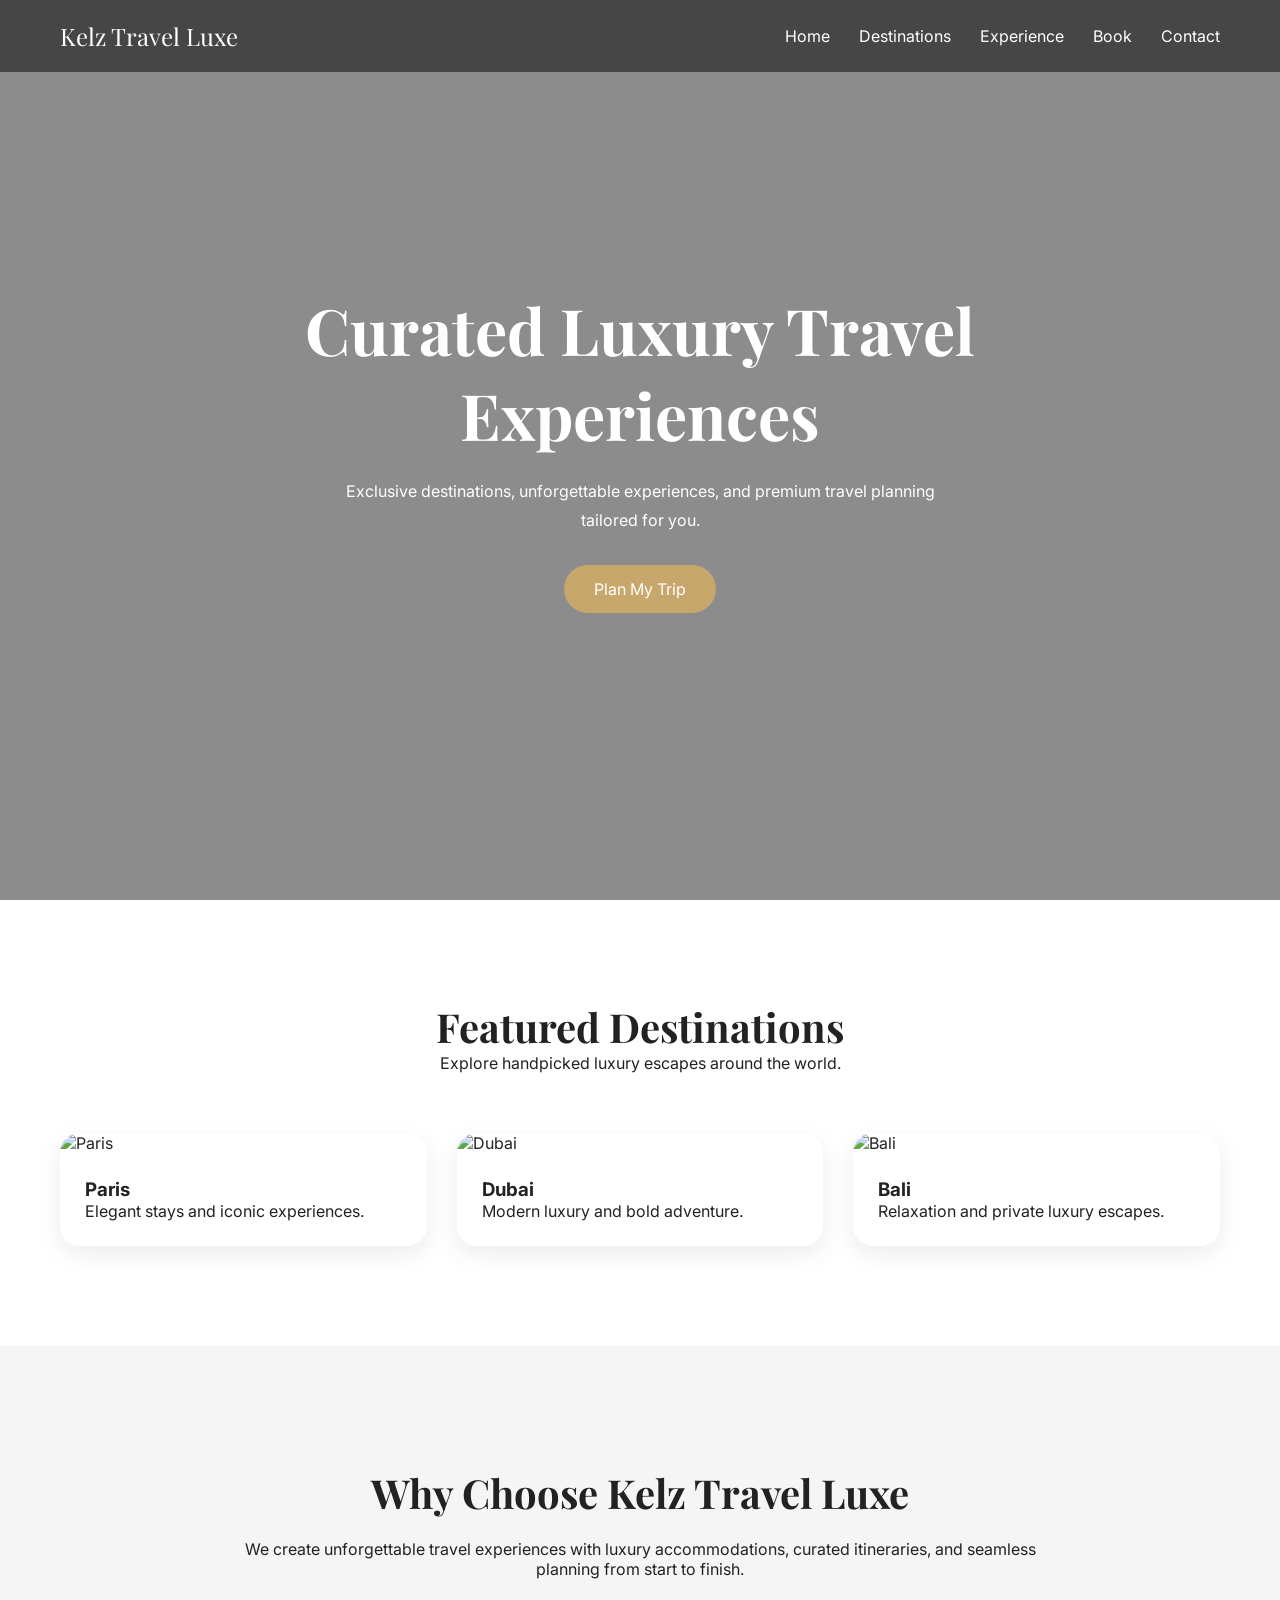
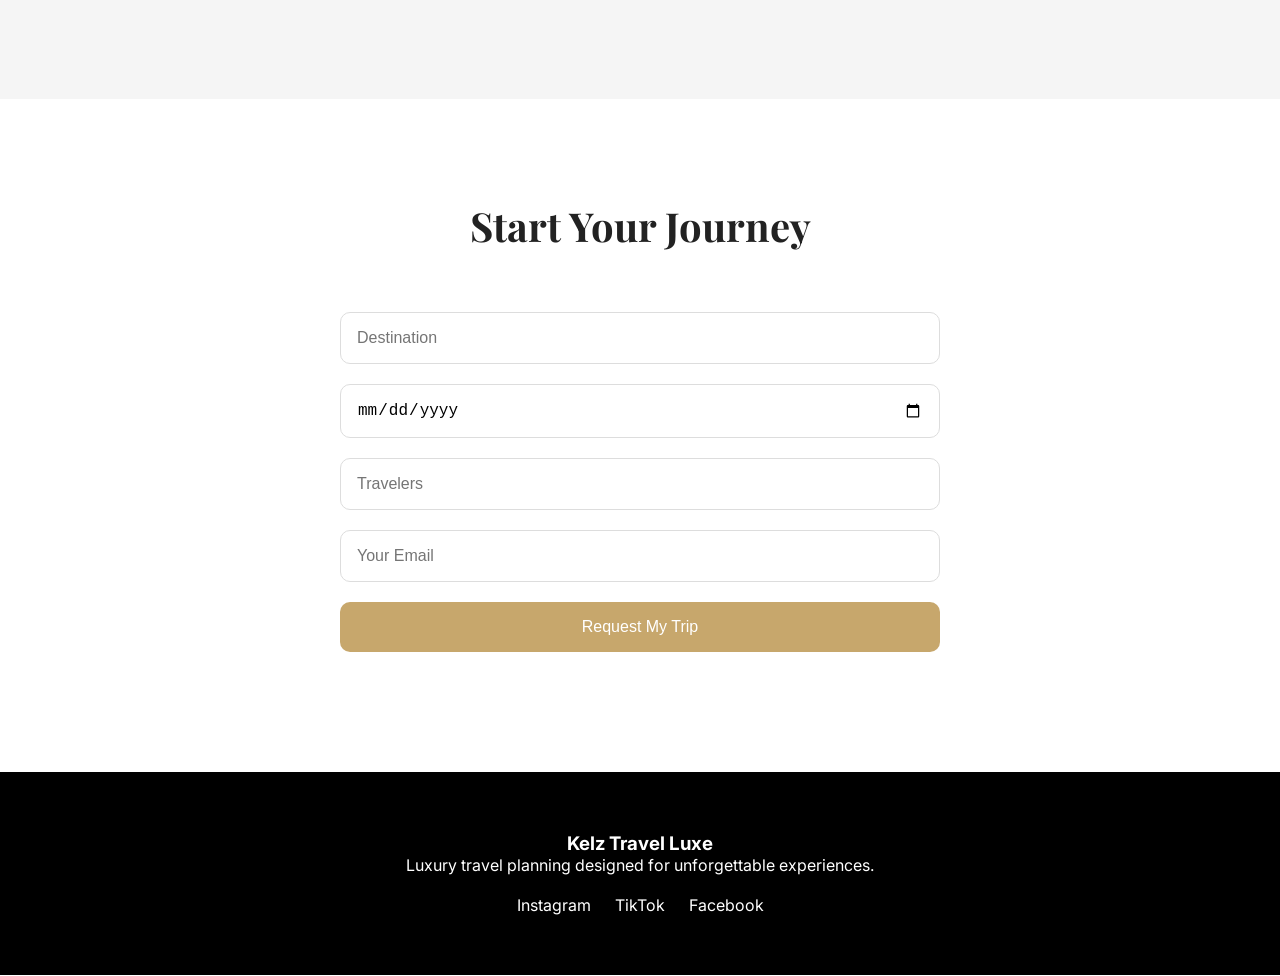
==== index.html @ dc06b07e "Initial website upload" ====
<!DOCTYPE html>
<html lang="en">
<head>
  <meta charset="UTF-8" />
  <meta name="viewport" content="width=device-width, initial-scale=1.0"/>

  <title>Kelz Travel Luxe</title>

  <!-- SEO -->
  <meta
    name="description"
    content="Luxury travel experiences, curated vacations, and unforgettable destinations with Kelz Travel Luxe."
  />

  <!-- Google Fonts -->
  <link rel="preconnect" href="https://fonts.googleapis.com">
  <link rel="preconnect" href="https://fonts.gstatic.com" crossorigin>

  <link
    href="https://fonts.googleapis.com/css2?family=Playfair+Display:wght@500;700&family=Inter:wght@300;400;500;600&display=swap"
    rel="stylesheet"
  />

  <!-- CSS -->
  <link rel="stylesheet" href="style.css" />
</head>

<body>

  <!-- NAVIGATION -->
  <header class="navbar">

    <div class="logo">
      Kelz Travel Luxe
    </div>

    <nav>
      <a href="#">Home</a>
      <a href="#destinations">Destinations</a>
      <a href="#experience">Experience</a>
      <a href="#booking">Book</a>
      <a href="#contact">Contact</a>
    </nav>

  </header>

  <!-- HERO SECTION -->
  <section class="hero">

    <div class="overlay"></div>

    <video autoplay muted loop playsinline class="hero-video">
      <source src="videos/luxury-travel.mp4" type="video/mp4">
    </video>

    <div class="hero-content">

      <h1>
        Curated Luxury Travel Experiences
      </h1>

      <p>
        Exclusive destinations, unforgettable experiences,
        and premium travel planning tailored for you.
      </p>

      <a href="#booking" class="btn">
        Plan My Trip
      </a>

    </div>

  </section>

  <!-- DESTINATIONS -->
  <section id="destinations" class="section">

    <div class="section-title">
      <h2>Featured Destinations</h2>
      <p>Explore handpicked luxury escapes around the world.</p>
    </div>

    <div class="destination-grid">

      <div class="card">
        <img src="images/paris.jpg" alt="Paris">
        <div class="card-content">
          <h3>Paris</h3>
          <p>Elegant stays and iconic experiences.</p>
        </div>
      </div>

      <div class="card">
        <img src="images/dubai.jpg" alt="Dubai">
        <div class="card-content">
          <h3>Dubai</h3>
          <p>Modern luxury and bold adventure.</p>
        </div>
      </div>

      <div class="card">
        <img src="images/bali.jpg" alt="Bali">
        <div class="card-content">
          <h3>Bali</h3>
          <p>Relaxation and private luxury escapes.</p>
        </div>
      </div>

    </div>

  </section>

  <!-- EXPERIENCE -->
  <section id="experience" class="experience-section">

    <div class="experience-content">

      <h2>
        Why Choose Kelz Travel Luxe
      </h2>

      <p>
        We create unforgettable travel experiences with
        luxury accommodations, curated itineraries,
        and seamless planning from start to finish.
      </p>

    </div>

  </section>

  <!-- BOOKING -->
  <section id="booking" class="section">

    <div class="section-title">
      <h2>Start Your Journey</h2>
    </div>

    <form id="bookingForm">

      <input type="text" placeholder="Destination" required>

      <input type="date" required>

      <input type="number" placeholder="Travelers" required>

      <input type="email" placeholder="Your Email" required>

      <button type="submit">
        Request My Trip
      </button>

    </form>

  </section>

  <!-- FOOTER -->
  <footer id="contact">

    <h3>Kelz Travel Luxe</h3>

    <p>
      Luxury travel planning designed for unforgettable experiences.
    </p>

    <div class="socials">
      <a href="#">Instagram</a>
      <a href="#">TikTok</a>
      <a href="#">Facebook</a>
    </div>

  </footer>

  <script src="script.js"></script>

</body>
</html>
---- style.css ----
:root {
  --primary: #000;
  --gold: #c7a76c;
  --light: #ffffff;
  --gray: #f5f5f5;
}

* {
  margin: 0;
  padding: 0;
  box-sizing: border-box;
}

body {
  font-family: 'Inter', sans-serif;
  color: #222;
  background: white;
}

.navbar {
  position: fixed;
  top: 0;
  width: 100%;
  padding: 20px 60px;
  display: flex;
  justify-content: space-between;
  align-items: center;
  z-index: 1000;
  background: rgba(0,0,0,0.5);
  backdrop-filter: blur(8px);
}

.logo {
  color: white;
  font-size: 1.5rem;
  font-family: 'Playfair Display', serif;
}

nav a {
  color: white;
  text-decoration: none;
  margin-left: 25px;
  transition: 0.3s;
}

nav a:hover {
  color: var(--gold);
}

.hero {
  position: relative;
  height: 100vh;
  overflow: hidden;
}

.hero-video {
  width: 100%;
  height: 100%;
  object-fit: cover;
}

.overlay {
  position: absolute;
  inset: 0;
  background: rgba(0,0,0,0.45);
}

.hero-content {
  position: absolute;
  inset: 0;
  z-index: 10;
  color: white;

  display: flex;
  flex-direction: column;
  justify-content: center;
  align-items: center;

  text-align: center;
  padding: 20px;
}

.hero-content h1 {
  font-size: 4rem;
  max-width: 800px;
  font-family: 'Playfair Display', serif;
}

.hero-content p {
  margin-top: 20px;
  max-width: 600px;
  line-height: 1.8;
}

.btn {
  margin-top: 30px;
  padding: 14px 30px;
  background: var(--gold);
  color: white;
  border-radius: 40px;
  text-decoration: none;
  transition: 0.3s;
}

.btn:hover {
  transform: translateY(-2px);
}

.section {
  padding: 100px 60px;
}

.section-title {
  text-align: center;
  margin-bottom: 60px;
}

.section-title h2 {
  font-size: 2.5rem;
  font-family: 'Playfair Display', serif;
}

.destination-grid {
  display: grid;
  grid-template-columns: repeat(auto-fit,minmax(300px,1fr));
  gap: 30px;
}

.card {
  border-radius: 20px;
  overflow: hidden;
  background: white;
  box-shadow: 0 8px 25px rgba(0,0,0,0.08);
  transition: 0.3s;
}

.card:hover {
  transform: translateY(-10px);
}

.card img {
  width: 100%;
  height: 300px;
  object-fit: cover;
}

.card-content {
  padding: 25px;
}

.experience-section {
  background: var(--gray);
  padding: 120px 60px;
  text-align: center;
}

.experience-content {
  max-width: 800px;
  margin: auto;
}

.experience-content h2 {
  font-size: 2.5rem;
  margin-bottom: 20px;
  font-family: 'Playfair Display', serif;
}

form {
  max-width: 600px;
  margin: auto;
}

form input,
form button {
  width: 100%;
  padding: 16px;
  margin-bottom: 20px;
  border-radius: 10px;
  border: 1px solid #ddd;
  font-size: 1rem;
}

form button {
  background: var(--gold);
  color: white;
  border: none;
  cursor: pointer;
}

footer {
  background: black;
  color: white;
  text-align: center;
  padding: 60px 20px;
}

.socials {
  margin-top: 20px;
}

.socials a {
  color: white;
  margin: 0 10px;
  text-decoration: none;
}

@media(max-width:768px) {

  .navbar {
    padding: 20px;
    flex-direction: column;
  }

  nav {
    margin-top: 10px;
  }

  .hero-content h1 {
    font-size: 2.5rem;
  }

  .section {
    padding: 80px 20px;
  }

}
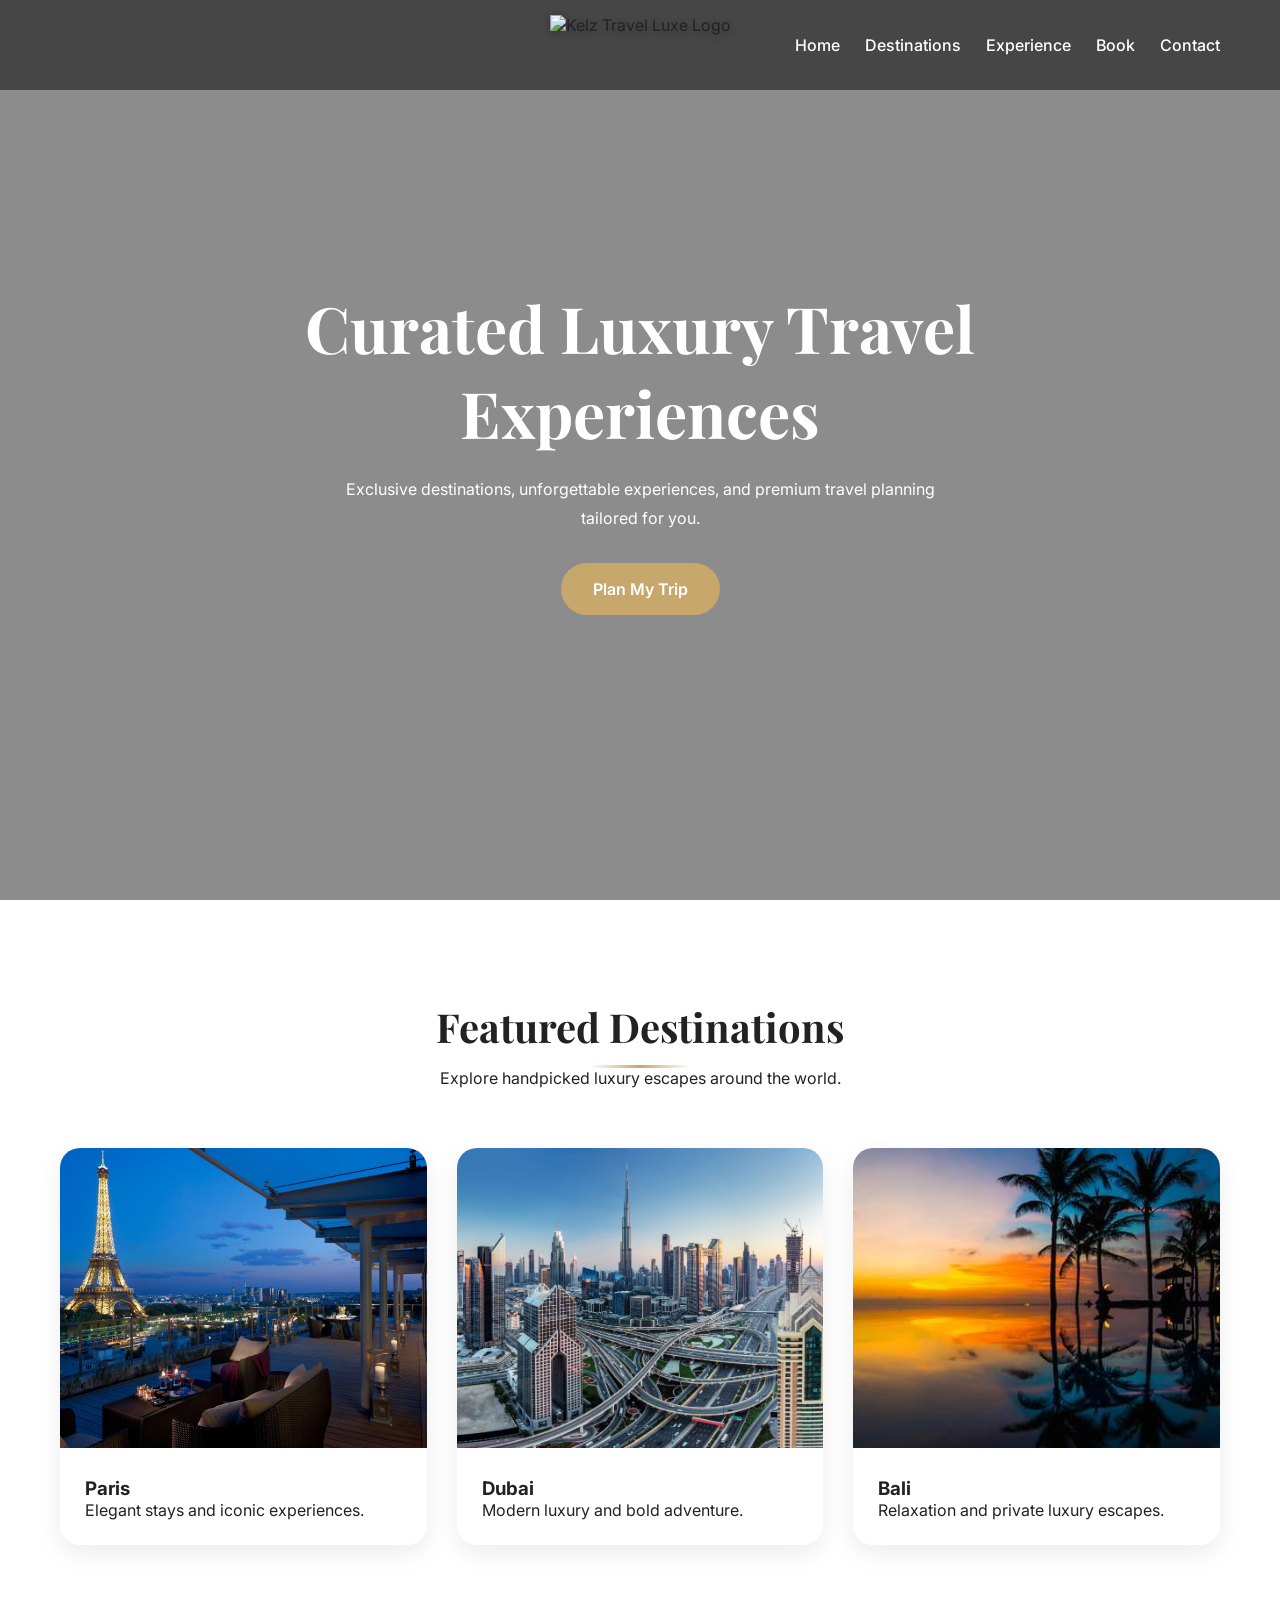
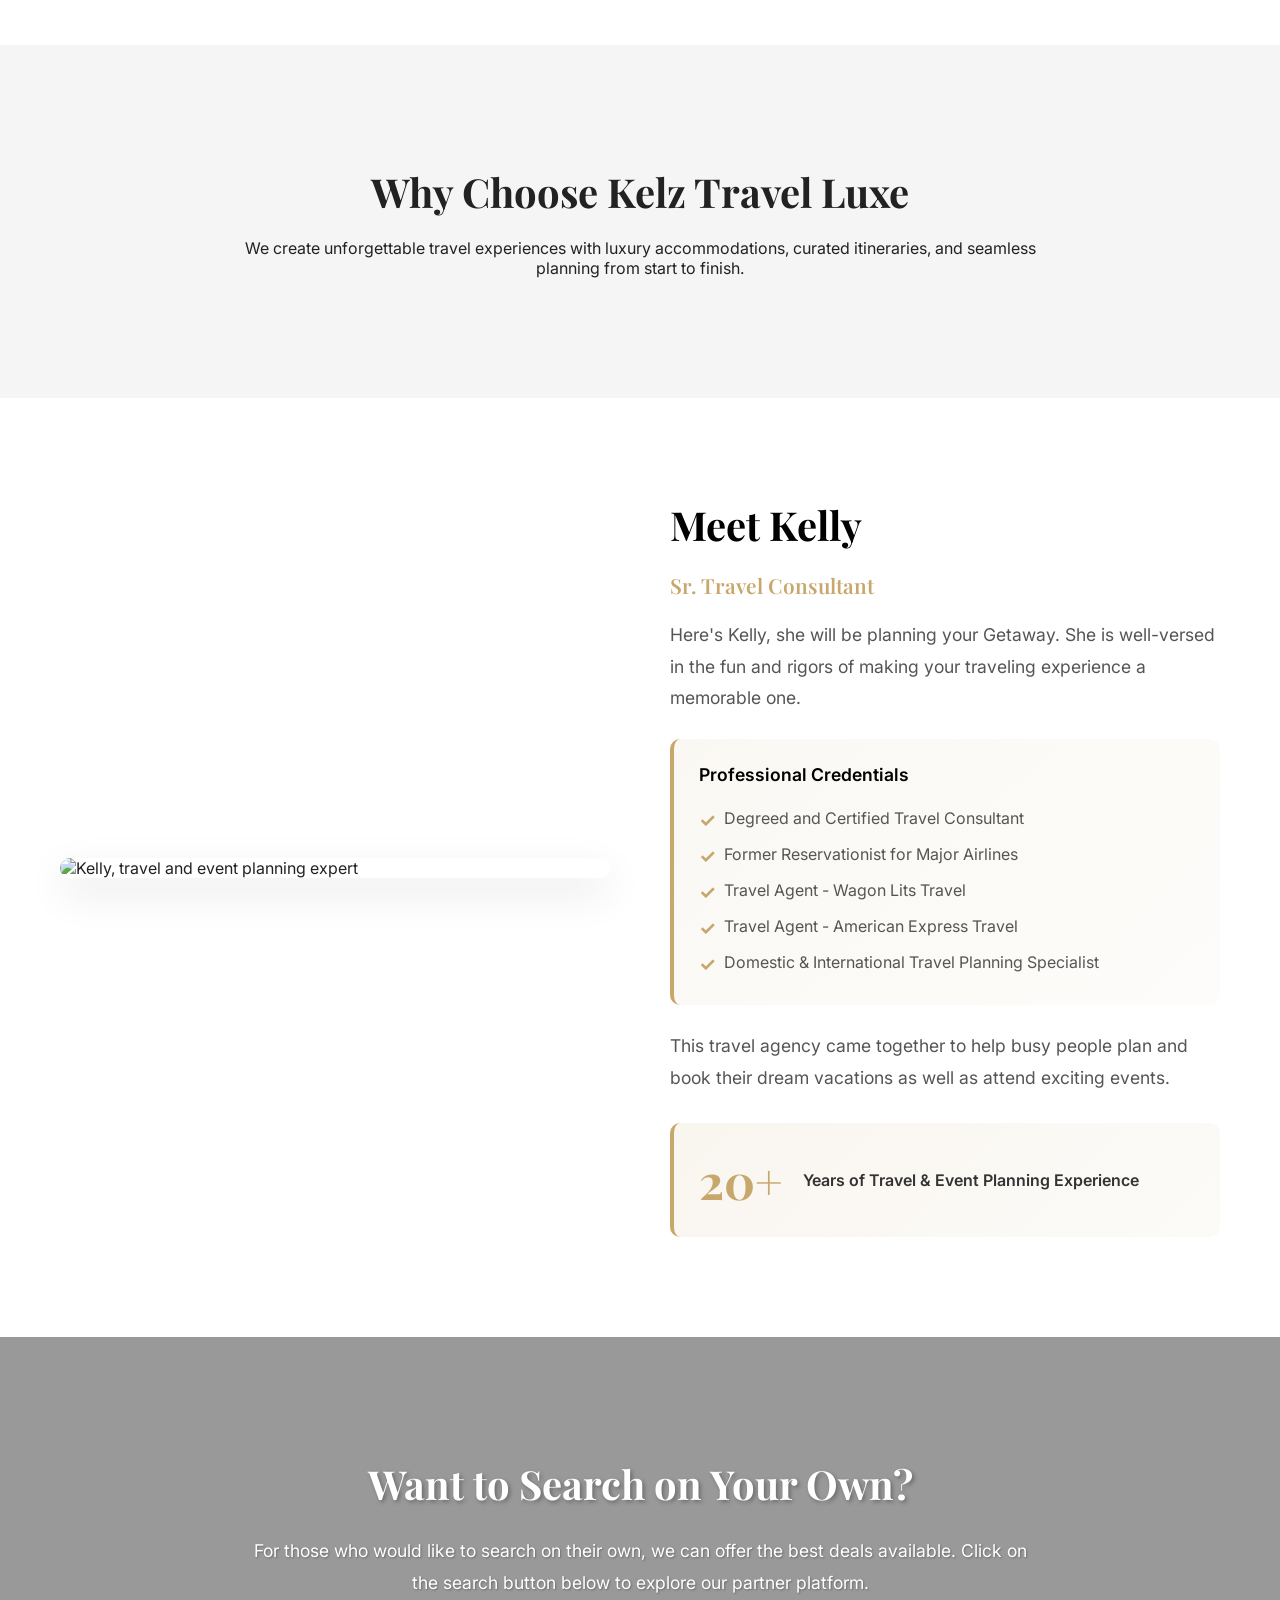
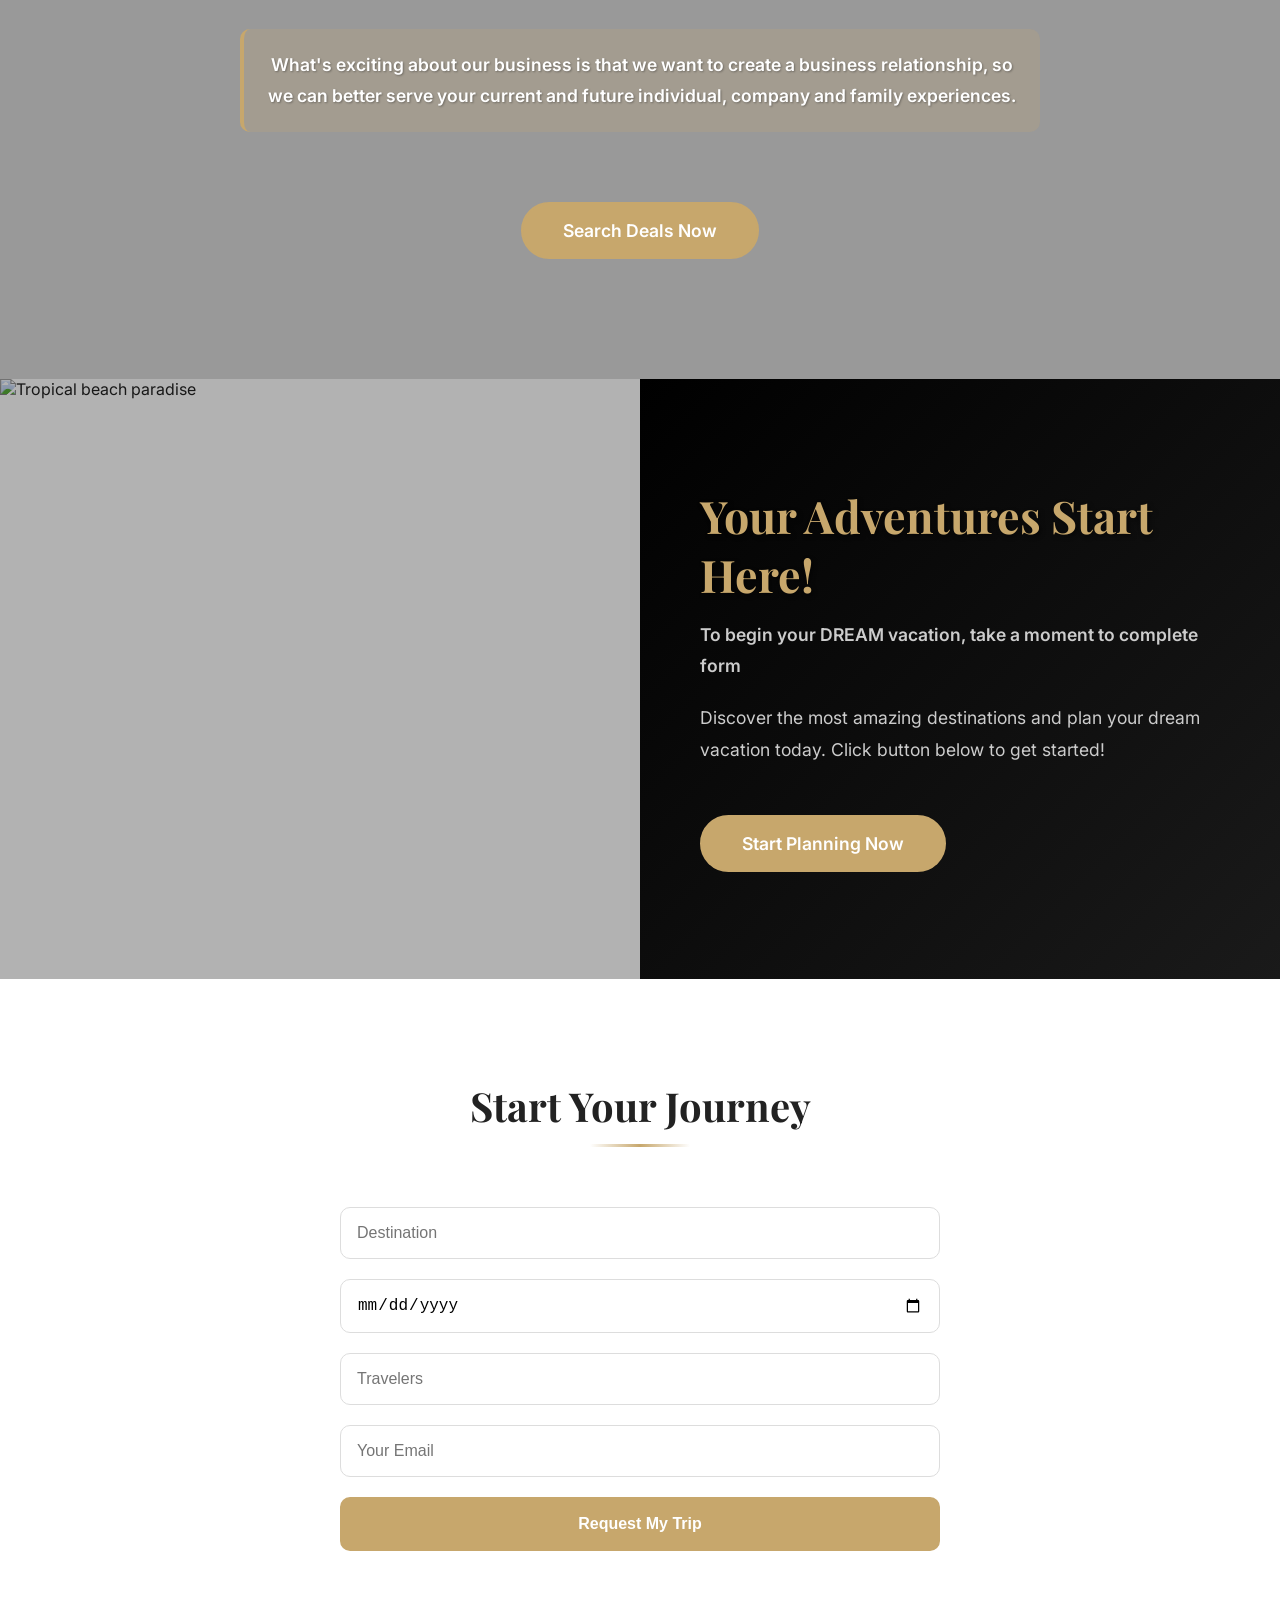
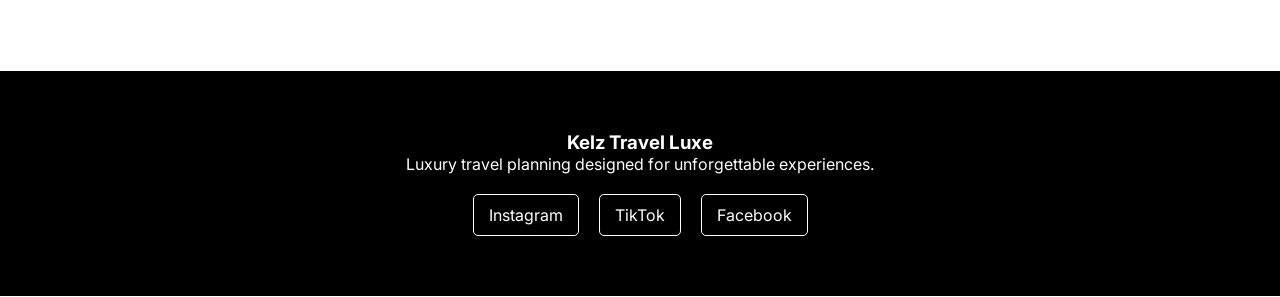
==== commit 6f1e4d5c: "Add files via upload" ====
--- a/index.html
+++ b/index.html
@@ -31,11 +31,17 @@
   <header class="navbar">
 
     <div class="logo">
-      Kelz Travel Luxe
-    </div>
-
-    <nav>
-      <a href="#">Home</a>
+      <img src="images/kelz-logo.png" alt="Kelz Travel Luxe Logo" class="logo-img">
+    </div>
+
+    <button class="menu-toggle" aria-label="Toggle navigation menu">
+      <span></span>
+      <span></span>
+      <span></span>
+    </button>
+
+    <nav class="nav-menu">
+      <a href="#home">Home</a>
       <a href="#destinations">Destinations</a>
       <a href="#experience">Experience</a>
       <a href="#booking">Book</a>
@@ -45,12 +51,12 @@
   </header>
 
   <!-- HERO SECTION -->
-  <section class="hero">
+  <section id="home" class="hero">
 
     <div class="overlay"></div>
 
-    <video autoplay muted loop playsinline class="hero-video">
-      <source src="videos/luxury-travel.mp4" type="video/mp4">
+    <video autoplay muted loop playsinline class="hero-video" preload="metadata">
+      <source src="videos/Steelpan-drummer.mp4" type="video/mp4">
     </video>
 
     <div class="hero-content">
@@ -83,7 +89,7 @@
     <div class="destination-grid">
 
       <div class="card">
-        <img src="images/paris.jpg" alt="Paris">
+        <img src="images/Paris sunset.jpg" alt="Paris luxury travel destination" loading="lazy">
         <div class="card-content">
           <h3>Paris</h3>
           <p>Elegant stays and iconic experiences.</p>
@@ -91,7 +97,7 @@
       </div>
 
       <div class="card">
-        <img src="images/dubai.jpg" alt="Dubai">
+        <img src="images/Dubai city.jpg" alt="Dubai modern luxury destination" loading="lazy">
         <div class="card-content">
           <h3>Dubai</h3>
           <p>Modern luxury and bold adventure.</p>
@@ -99,7 +105,7 @@
       </div>
 
       <div class="card">
-        <img src="images/bali.jpg" alt="Bali">
+        <img src="images/Bali sunset.jpg" alt="Bali relaxation and luxury escapes" loading="lazy">
         <div class="card-content">
           <h3>Bali</h3>
           <p>Relaxation and private luxury escapes.</p>
@@ -129,6 +135,105 @@
 
   </section>
 
+  <!-- ABOUT KELLY -->
+  <section id="about-kelly" class="kelly-section">
+
+    <div class="kelly-container">
+      
+      <div class="kelly-image">
+        <img src="images/kelly.jpg" alt="Kelly, travel and event planning expert" loading="lazy">
+      </div>
+
+      <div class="kelly-content">
+
+        <h2>Meet Kelly</h2>
+
+        <h3 class="kelly-title">Sr. Travel Consultant</h3>
+
+        <p>
+          Here's Kelly, she will be planning your Getaway. She is well-versed in the fun and rigors of making your traveling experience a memorable one.
+        </p>
+
+        <div class="credentials">
+          <h4>Professional Credentials</h4>
+          <ul>
+            <li>Degreed and Certified Travel Consultant</li>
+            <li>Former Reservationist for Major Airlines</li>
+            <li>Travel Agent - Wagon Lits Travel</li>
+            <li>Travel Agent - American Express Travel</li>
+            <li>Domestic & International Travel Planning Specialist</li>
+          </ul>
+        </div>
+
+        <p class="about-text">
+          This travel agency came together to help busy people plan and book their dream vacations as well as attend exciting events.
+        </p>
+
+        <div class="experience-badge">
+          <span class="years">20+</span>
+          <span class="label">Years of Travel & Event Planning Experience</span>
+        </div>
+
+      </div>
+
+    </div>
+
+  </section>
+
+  <!-- SEARCH SECTION -->
+  <section id="search" class="search-section">
+
+    <div class="search-overlay"></div>
+
+    <div class="search-content">
+
+      <h2>Want to Search on Your Own?</h2>
+
+      <p>
+        For those who would like to search on their own, we can offer the best deals available. Click on the search button below to explore our partner platform.
+      </p>
+
+      <p class="highlight-text">
+        What's exciting about our business is that we want to create a business relationship, so we can better serve your current and future individual, company and family experiences.
+      </p>
+
+      <a href="https://kellywatkins.inteletravel.com/" target="_blank" rel="noopener noreferrer" class="btn btn-search">
+        Search Deals Now
+      </a>
+
+    </div>
+
+  </section>
+
+  <!-- DREAM VACATION FORM SECTION -->
+  <section id="dream-form" class="dream-section">
+
+    <div class="dream-overlay"></div>
+
+    <div class="dream-image">
+      <img src="images/dream-vacation.jpg" alt="Tropical beach paradise" loading="lazy">
+    </div>
+
+    <div class="dream-content">
+
+      <h2>Your Adventures Start Here!</h2>
+
+      <p class="dream-subtitle">
+        To begin your DREAM vacation, take a moment to complete form
+      </p>
+
+      <p>
+        Discover the most amazing destinations and plan your dream vacation today. Click button below to get started!
+      </p>
+
+      <a href="https://docs.google.com/forms/d/e/1FAIpQLSci7xJ03GT8JeHWT7MfGUm43bf2nbZjhE2tmQdkKjmyqxVxKA/viewform" target="_blank" rel="noopener noreferrer" class="btn btn-dream">
+        Start Planning Now
+      </a>
+
+    </div>
+
+  </section>
+
   <!-- BOOKING -->
   <section id="booking" class="section">
 
@@ -138,13 +243,13 @@
 
     <form id="bookingForm">
 
-      <input type="text" placeholder="Destination" required>
-
-      <input type="date" required>
-
-      <input type="number" placeholder="Travelers" required>
-
-      <input type="email" placeholder="Your Email" required>
+      <input type="text" placeholder="Destination" required aria-label="Enter your destination">
+
+      <input type="date" required aria-label="Select travel date">
+
+      <input type="number" placeholder="Travelers" min="1" required aria-label="Number of travelers">
+
+      <input type="email" placeholder="Your Email" required aria-label="Enter your email">
 
       <button type="submit">
         Request My Trip
@@ -164,9 +269,9 @@
     </p>
 
     <div class="socials">
-      <a href="#">Instagram</a>
-      <a href="#">TikTok</a>
-      <a href="#">Facebook</a>
+      <a href="https://instagram.com" target="_blank" rel="noopener noreferrer" aria-label="Follow us on Instagram">Instagram</a>
+      <a href="https://tiktok.com" target="_blank" rel="noopener noreferrer" aria-label="Follow us on TikTok">TikTok</a>
+      <a href="https://facebook.com" target="_blank" rel="noopener noreferrer" aria-label="Follow us on Facebook">Facebook</a>
     </div>
 
   </footer>
--- a/style.css
+++ b/style.css
@@ -3,6 +3,7 @@
   --gold: #c7a76c;
   --light: #ffffff;
   --gray: #f5f5f5;
+  --transition: all 0.3s ease;
 }
 
 * {
@@ -11,6 +12,10 @@
   box-sizing: border-box;
 }
 
+html {
+  scroll-behavior: smooth;
+}
+
 body {
   font-family: 'Inter', sans-serif;
   color: #222;
@@ -21,9 +26,9 @@
   position: fixed;
   top: 0;
   width: 100%;
-  padding: 20px 60px;
+  padding: 15px 60px;
   display: flex;
-  justify-content: space-between;
+  justify-content: center;
   align-items: center;
   z-index: 1000;
   background: rgba(0,0,0,0.5);
@@ -31,16 +36,62 @@
 }
 
 .logo {
-  color: white;
-  font-size: 1.5rem;
-  font-family: 'Playfair Display', serif;
+  display: flex;
+  align-items: center;
+  justify-content: center;
+  flex: 1;
+}
+
+.logo-img {
+  height: 60px;
+  width: auto;
+  object-fit: contain;
+  filter: drop-shadow(0 2px 4px rgba(0,0,0,0.3));
+}
+
+.menu-toggle {
+  display: none;
+  flex-direction: column;
+  background: none;
+  border: none;
+  cursor: pointer;
+  gap: 6px;
+  position: absolute;
+  left: 20px;
+}
+
+.menu-toggle span {
+  width: 25px;
+  height: 3px;
+  background: white;
+  transition: var(--transition);
+  border-radius: 2px;
+}
+
+.menu-toggle.active span:nth-child(1) {
+  transform: rotate(45deg) translate(10px, 10px);
+}
+
+.menu-toggle.active span:nth-child(2) {
+  opacity: 0;
+}
+
+.menu-toggle.active span:nth-child(3) {
+  transform: rotate(-45deg) translate(7px, -7px);
+}
+
+.nav-menu {
+  display: flex;
+  gap: 25px;
+  position: absolute;
+  right: 60px;
 }
 
 nav a {
   color: white;
   text-decoration: none;
-  margin-left: 25px;
-  transition: 0.3s;
+  transition: var(--transition);
+  font-weight: 500;
 }
 
 nav a:hover {
@@ -99,11 +150,17 @@
   color: white;
   border-radius: 40px;
   text-decoration: none;
-  transition: 0.3s;
+  transition: var(--transition);
+  border: 2px solid var(--gold);
+  font-weight: 600;
+  display: inline-block;
 }
 
 .btn:hover {
-  transform: translateY(-2px);
+  transform: translateY(-3px);
+  box-shadow: 0 10px 25px rgba(199, 167, 108, 0.3);
+  background: transparent;
+  color: var(--gold);
 }
 
 .section {
@@ -118,6 +175,30 @@
 .section-title h2 {
   font-size: 2.5rem;
   font-family: 'Playfair Display', serif;
+  position: relative;
+  display: inline-block;
+  padding-bottom: 15px;
+}
+
+.section-title h2::after {
+  content: '';
+  position: absolute;
+  bottom: 0;
+  left: 50%;
+  transform: translateX(-50%);
+  width: 100px;
+  height: 3px;
+  background: linear-gradient(90deg, transparent, var(--gold), transparent);
+  animation: slideIn 0.8s ease-out;
+}
+
+@keyframes slideIn {
+  from {
+    width: 0;
+  }
+  to {
+    width: 100px;
+  }
 }
 
 .destination-grid {
@@ -131,17 +212,23 @@
   overflow: hidden;
   background: white;
   box-shadow: 0 8px 25px rgba(0,0,0,0.08);
-  transition: 0.3s;
+  transition: var(--transition);
 }
 
 .card:hover {
   transform: translateY(-10px);
+  box-shadow: 0 15px 40px rgba(0,0,0,0.15);
 }
 
 .card img {
   width: 100%;
   height: 300px;
   object-fit: cover;
+  transition: var(--transition);
+}
+
+.card:hover img {
+  filter: brightness(1.1);
 }
 
 .card-content {
@@ -163,6 +250,307 @@
   font-size: 2.5rem;
   margin-bottom: 20px;
   font-family: 'Playfair Display', serif;
+}
+
+.kelly-section {
+  padding: 100px 60px;
+  background: white;
+}
+
+.kelly-container {
+  max-width: 1200px;
+  margin: auto;
+  display: grid;
+  grid-template-columns: 1fr 1fr;
+  gap: 60px;
+  align-items: center;
+}
+
+.kelly-image {
+  position: relative;
+  border-radius: 20px;
+  overflow: hidden;
+  box-shadow: 0 15px 40px rgba(0,0,0,0.1);
+}
+
+.kelly-image img {
+  width: 100%;
+  height: auto;
+  display: block;
+  transition: var(--transition);
+}
+
+.kelly-image:hover img {
+  transform: scale(1.05);
+}
+
+.kelly-content h2 {
+  font-size: 2.5rem;
+  font-family: 'Playfair Display', serif;
+  margin-bottom: 20px;
+  color: var(--primary);
+}
+
+.kelly-title {
+  font-size: 1.3rem;
+  color: var(--gold);
+  font-weight: 600;
+  margin-bottom: 20px;
+  font-family: 'Playfair Display', serif;
+}
+
+.kelly-content p {
+  font-size: 1.1rem;
+  line-height: 1.8;
+  color: #555;
+  margin-bottom: 20px;
+}
+
+.about-text {
+  margin-top: 20px !important;
+}
+
+.credentials {
+  background: linear-gradient(135deg, rgba(199, 167, 108, 0.08) 0%, rgba(199, 167, 108, 0.03) 100%);
+  border-left: 4px solid var(--gold);
+  padding: 25px;
+  border-radius: 10px;
+  margin: 25px 0;
+}
+
+.credentials h4 {
+  font-size: 1.1rem;
+  color: var(--primary);
+  margin-bottom: 15px;
+  font-weight: 600;
+}
+
+.credentials ul {
+  list-style: none;
+  padding: 0;
+}
+
+.credentials li {
+  padding: 8px 0;
+  color: #555;
+  font-size: 1rem;
+  position: relative;
+  padding-left: 25px;
+}
+
+.credentials li::before {
+  content: '✓';
+  position: absolute;
+  left: 0;
+  color: var(--gold);
+  font-weight: bold;
+  font-size: 1.2rem;
+}
+
+.experience-badge {
+  display: flex;
+  align-items: center;
+  gap: 20px;
+  padding: 25px;
+  background: linear-gradient(135deg, rgba(199, 167, 108, 0.1) 0%, rgba(199, 167, 108, 0.05) 100%);
+  border-left: 4px solid var(--gold);
+  border-radius: 10px;
+  margin-top: 30px;
+}
+
+.experience-badge .years {
+  font-size: 3rem;
+  font-weight: 700;
+  color: var(--gold);
+  font-family: 'Playfair Display', serif;
+}
+
+.experience-badge .label {
+  font-size: 1rem;
+  color: #333;
+  font-weight: 600;
+}
+
+.search-section {
+  position: relative;
+  padding: 120px 60px;
+  background: linear-gradient(rgba(0,0,0,0.5), rgba(0,0,0,0.5)), 
+              url('data:image/svg+xml,<svg xmlns="http://www.w3.org/2000/svg" viewBox="0 0 1200 600"><defs><linearGradient id="sky" x1="0%" y1="0%" x2="0%" y2="100%"><stop offset="0%" style="stop-color:%23FFD89B;stop-opacity:1" /><stop offset="100%" style="stop-color:%23FFA500;stop-opacity:1" /></linearGradient></defs><rect fill="url(%23sky)" width="1200" height="600"/></svg>') center/cover no-repeat;
+  background-attachment: fixed;
+  color: white;
+  text-align: center;
+  overflow: hidden;
+}
+
+.search-overlay {
+  position: absolute;
+  inset: 0;
+  background: rgba(0,0,0,0.4);
+  z-index: 0;
+}
+
+.search-content {
+  position: relative;
+  z-index: 10;
+  max-width: 800px;
+  margin: 0 auto;
+  animation: fadeIn 0.8s ease-out;
+}
+
+@keyframes fadeIn {
+  from {
+    opacity: 0;
+    transform: translateY(20px);
+  }
+  to {
+    opacity: 1;
+    transform: translateY(0);
+  }
+}
+
+.search-content h2 {
+  font-size: 2.5rem;
+  font-family: 'Playfair Display', serif;
+  margin-bottom: 25px;
+  text-shadow: 2px 2px 4px rgba(0,0,0,0.3);
+}
+
+.search-content p {
+  font-size: 1.1rem;
+  line-height: 1.8;
+  margin-bottom: 20px;
+  text-shadow: 1px 1px 2px rgba(0,0,0,0.3);
+}
+
+.highlight-text {
+  font-size: 1.2rem;
+  font-weight: 600;
+  margin: 30px 0 !important;
+  padding: 20px;
+  background: rgba(199, 167, 108, 0.2);
+  border-radius: 10px;
+  border-left: 4px solid var(--gold);
+}
+
+.btn-search {
+  margin-top: 40px;
+  padding: 16px 40px;
+  background: var(--gold);
+  color: white;
+  border: 2px solid var(--gold);
+  font-size: 1.1rem;
+  font-weight: 600;
+  display: inline-block;
+  text-decoration: none;
+  border-radius: 50px;
+  transition: var(--transition);
+}
+
+.btn-search:hover {
+  background: transparent;
+  color: var(--gold);
+  transform: translateY(-3px);
+  box-shadow: 0 10px 30px rgba(199, 167, 108, 0.4);
+}
+
+.dream-section {
+  position: relative;
+  padding: 0;
+  display: grid;
+  grid-template-columns: 1fr 1fr;
+  min-height: 600px;
+  overflow: hidden;
+}
+
+.dream-image {
+  position: relative;
+  overflow: hidden;
+}
+
+.dream-image img {
+  width: 100%;
+  height: 100%;
+  object-fit: cover;
+  transition: var(--transition);
+}
+
+.dream-section:hover .dream-image img {
+  transform: scale(1.05);
+}
+
+.dream-overlay {
+  position: absolute;
+  inset: 0;
+  background: rgba(0,0,0,0.3);
+  z-index: 5;
+  pointer-events: none;
+}
+
+.dream-content {
+  position: relative;
+  z-index: 10;
+  padding: 80px 60px;
+  background: linear-gradient(135deg, #000000 0%, #1a1a1a 100%);
+  display: flex;
+  flex-direction: column;
+  justify-content: center;
+  color: white;
+  animation: slideInRight 0.8s ease-out;
+}
+
+@keyframes slideInRight {
+  from {
+    opacity: 0;
+    transform: translateX(50px);
+  }
+  to {
+    opacity: 1;
+    transform: translateX(0);
+  }
+}
+
+.dream-content h2 {
+  font-size: 2.8rem;
+  font-family: 'Playfair Display', serif;
+  margin-bottom: 15px;
+  color: var(--gold);
+  text-shadow: 2px 2px 4px rgba(0,0,0,0.5);
+}
+
+.dream-subtitle {
+  font-size: 1.3rem;
+  font-weight: 600;
+  margin-bottom: 20px !important;
+  color: #e0e0e0;
+}
+
+.dream-content p {
+  font-size: 1.1rem;
+  line-height: 1.8;
+  margin-bottom: 20px;
+  color: #ccc;
+}
+
+.btn-dream {
+  margin-top: 30px;
+  padding: 16px 40px;
+  background: var(--gold);
+  color: white;
+  border: 2px solid var(--gold);
+  font-size: 1.1rem;
+  font-weight: 600;
+  display: inline-block;
+  text-decoration: none;
+  border-radius: 50px;
+  transition: var(--transition);
+  width: fit-content;
+}
+
+.btn-dream:hover {
+  background: white;
+  color: var(--gold);
+  transform: translateY(-3px);
+  box-shadow: 0 10px 30px rgba(199, 167, 108, 0.5);
 }
 
 form {
@@ -178,13 +566,34 @@
   border-radius: 10px;
   border: 1px solid #ddd;
   font-size: 1rem;
+  transition: var(--transition);
+}
+
+form input {
+  background: white;
+}
+
+form input:focus {
+  outline: none;
+  border-color: var(--gold);
+  box-shadow: 0 0 0 3px rgba(199, 167, 108, 0.1);
 }
 
 form button {
   background: var(--gold);
   color: white;
-  border: none;
+  border: 2px solid var(--gold);
   cursor: pointer;
+  font-weight: 600;
+}
+
+form button:hover {
+  background: transparent;
+  color: var(--gold);
+}
+
+form button:active {
+  transform: scale(0.98);
 }
 
 footer {
@@ -196,23 +605,62 @@
 
 .socials {
   margin-top: 20px;
+  display: flex;
+  justify-content: center;
+  gap: 20px;
 }
 
 .socials a {
   color: white;
-  margin: 0 10px;
   text-decoration: none;
+  transition: var(--transition);
+  padding: 10px 15px;
+  border: 1px solid white;
+  border-radius: 5px;
+}
+
+.socials a:hover {
+  background: var(--gold);
+  border-color: var(--gold);
 }
 
 @media(max-width:768px) {
 
   .navbar {
+    padding: 15px 20px;
+  }
+
+  .menu-toggle {
+    display: flex;
+    position: absolute;
+    left: 15px;
+  }
+
+  .logo-img {
+    height: 45px;
+  }
+
+  .nav-menu {
+    position: absolute;
+    top: 100%;
+    left: 0;
+    right: 0;
+    background: rgba(0,0,0,0.95);
+    flex-direction: column;
     padding: 20px;
-    flex-direction: column;
-  }
-
-  nav {
-    margin-top: 10px;
+    gap: 15px;
+    max-height: 0;
+    overflow: hidden;
+    transition: var(--transition);
+  }
+
+  .nav-menu.active {
+    max-height: 500px;
+    padding: 20px;
+  }
+
+  .nav-menu a {
+    padding: 10px 0;
   }
 
   .hero-content h1 {
@@ -223,4 +671,67 @@
     padding: 80px 20px;
   }
 
+  .experience-section {
+    padding: 80px 20px;
+  }
+
+  .kelly-section {
+    padding: 80px 20px;
+  }
+
+  .kelly-container {
+    grid-template-columns: 1fr;
+    gap: 40px;
+  }
+
+  .kelly-content h2 {
+    font-size: 2rem;
+  }
+
+  .kelly-content p {
+    font-size: 1rem;
+  }
+
+  .experience-badge .years {
+    font-size: 2.5rem;
+  }
+
+  .search-section {
+    padding: 80px 20px;
+  }
+
+  .search-content h2 {
+    font-size: 2rem;
+  }
+
+  .search-content p,
+  .highlight-text {
+    font-size: 1rem;
+  }
+
+  .dream-section {
+    grid-template-columns: 1fr;
+    min-height: auto;
+  }
+
+  .dream-image {
+    display: none;
+  }
+
+  .dream-content {
+    padding: 60px 20px;
+  }
+
+  .dream-content h2 {
+    font-size: 2rem;
+  }
+
+  .dream-subtitle {
+    font-size: 1.1rem;
+  }
+
+  .dream-content p {
+    font-size: 1rem;
+  }
+
 }
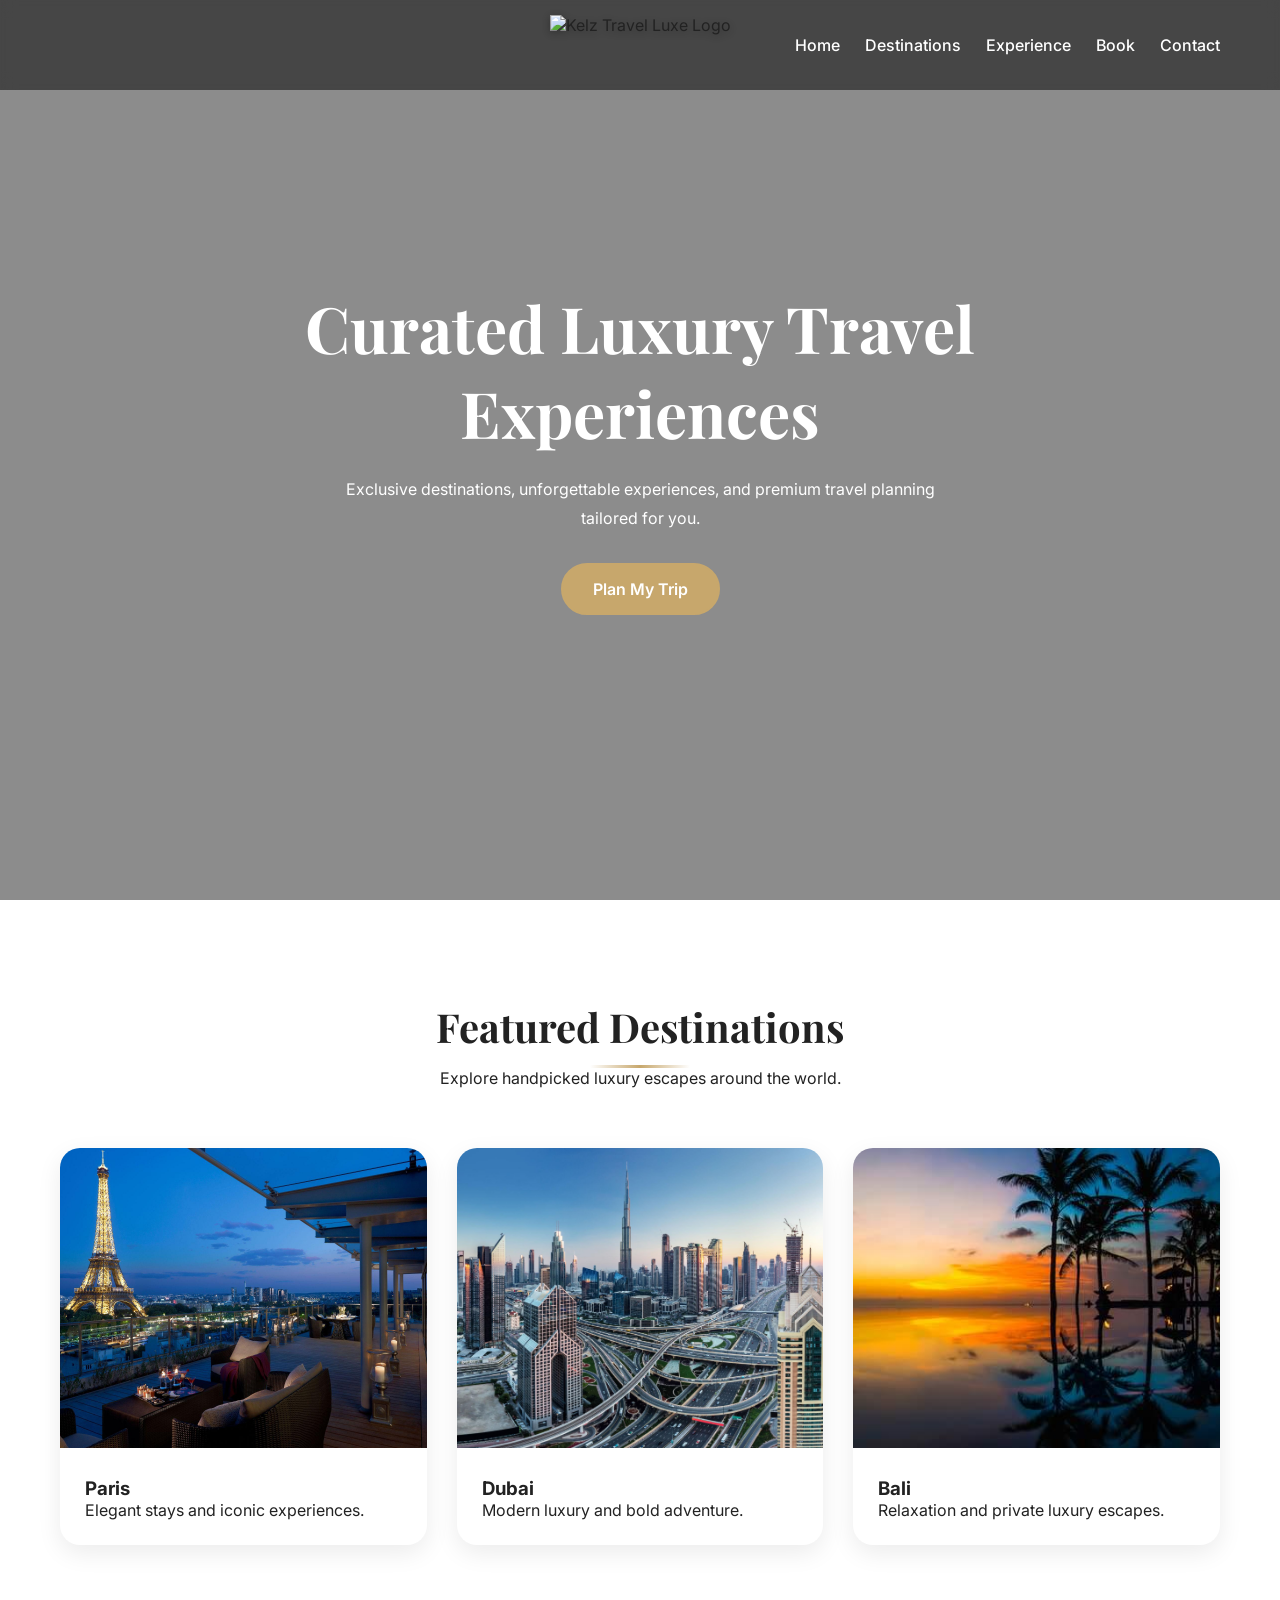
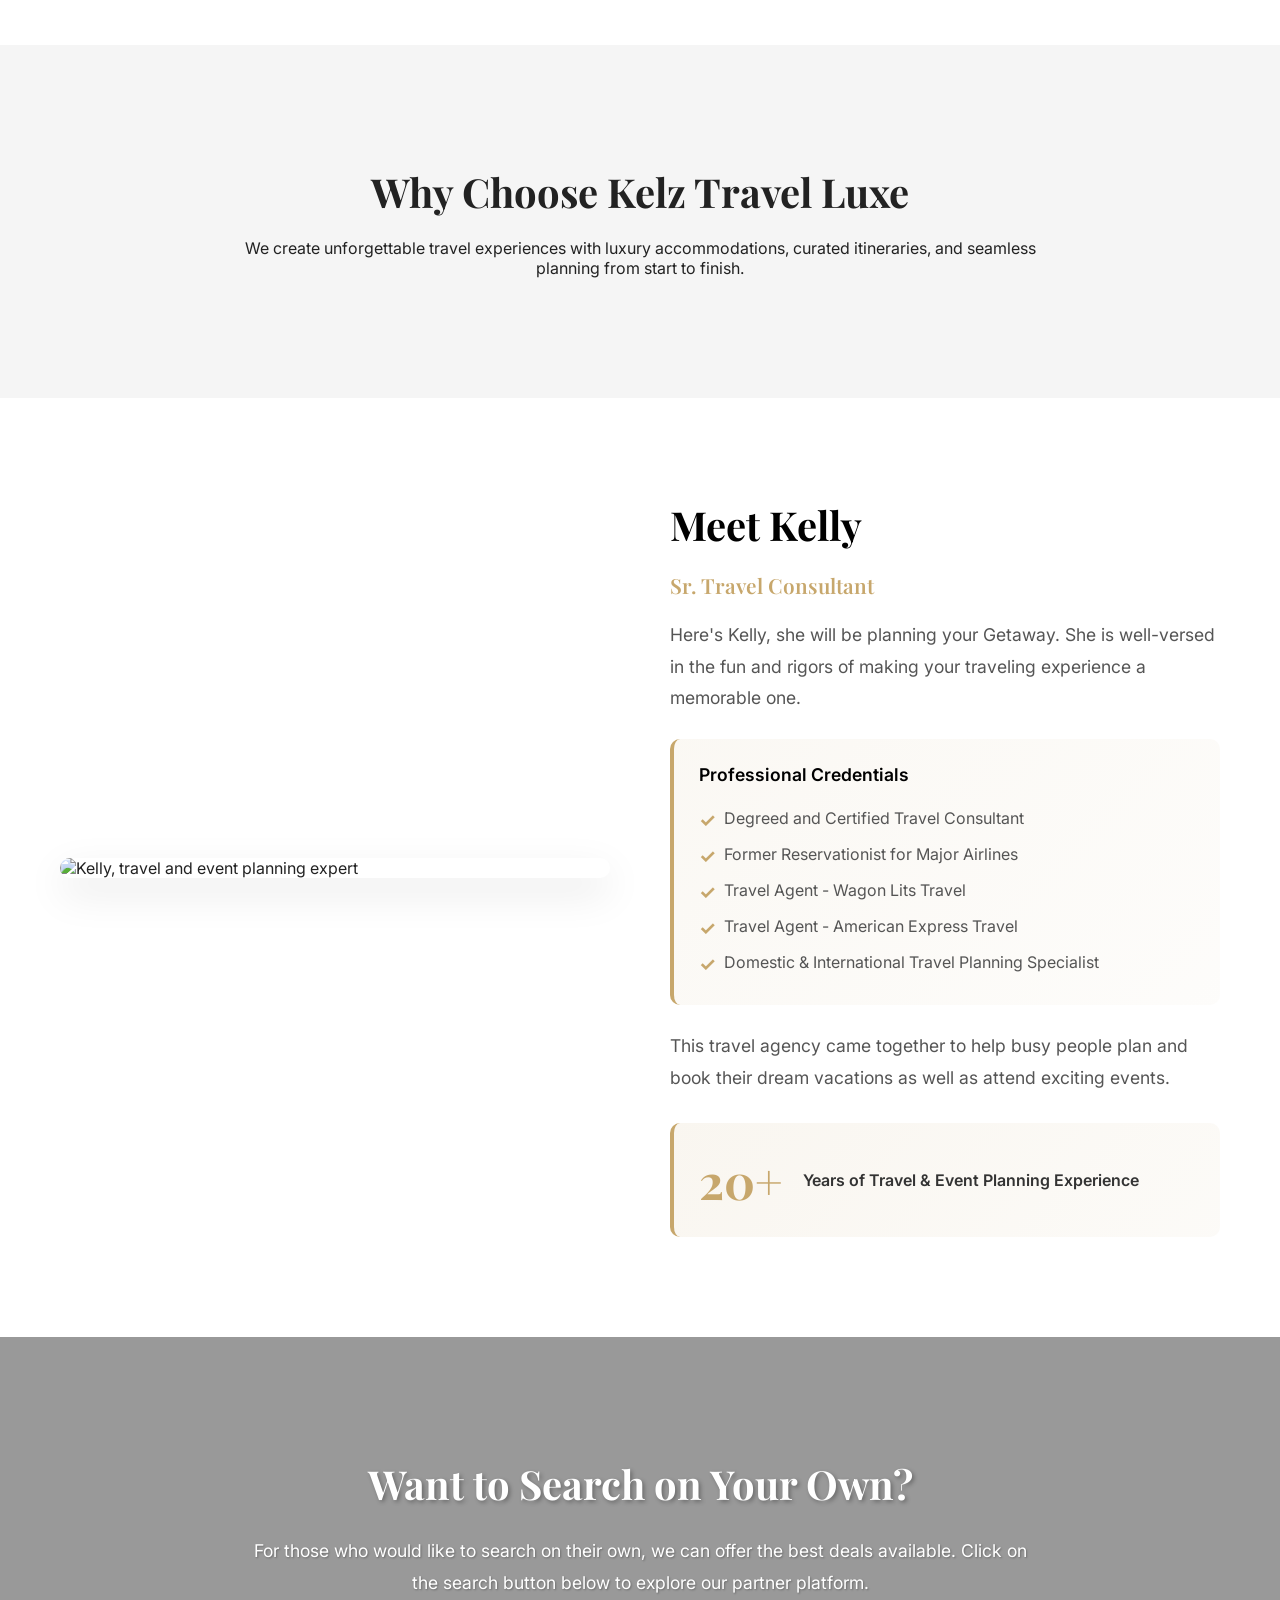
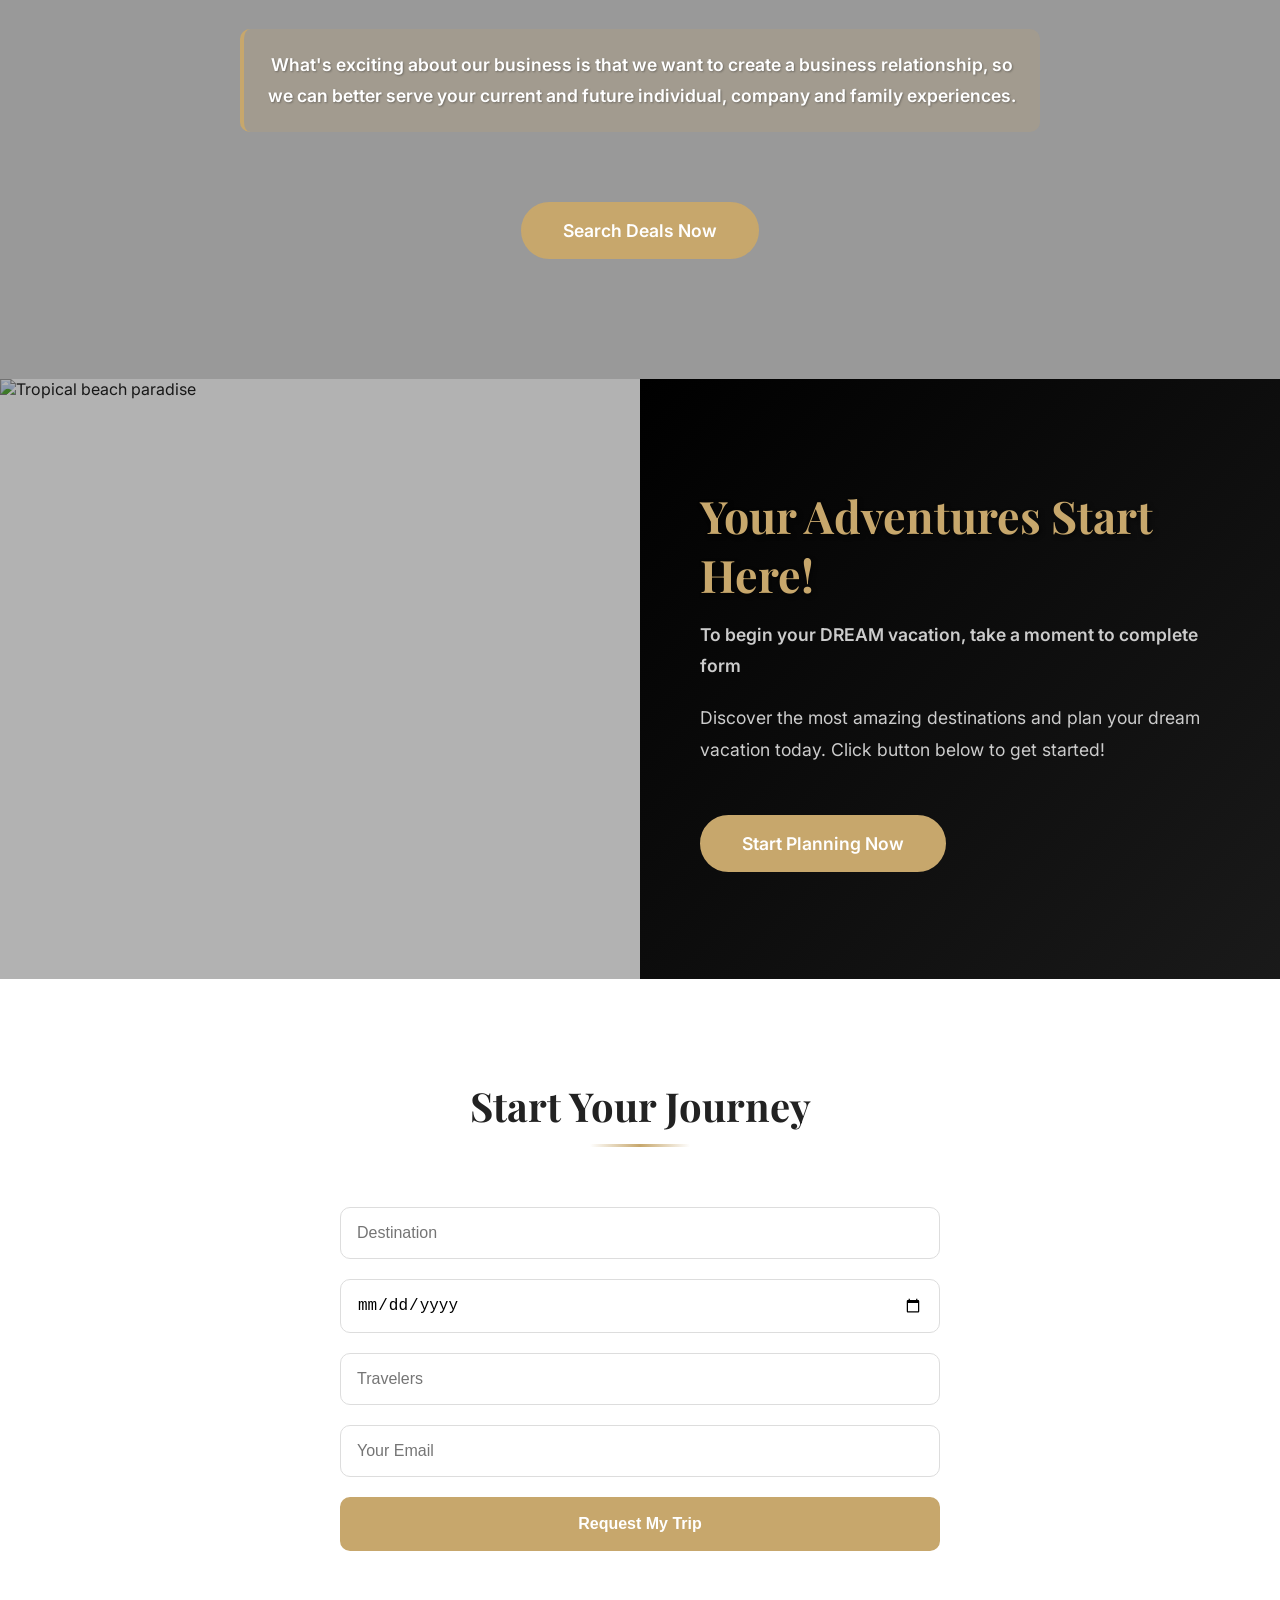
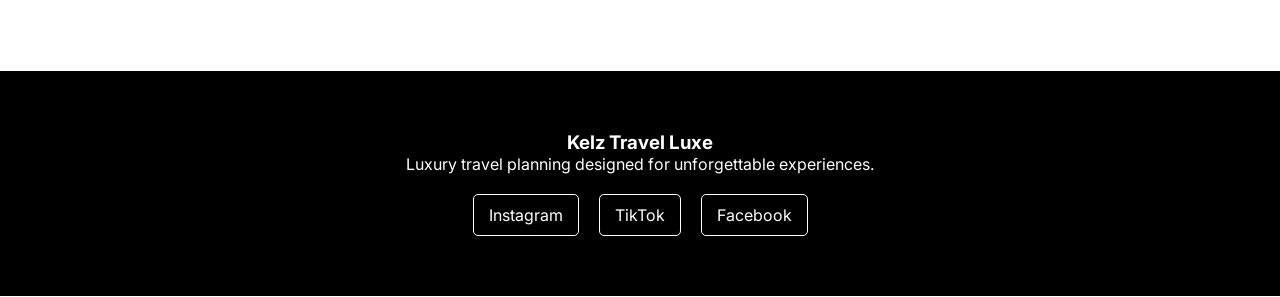
==== commit da9dd23d: "Add files via upload" ====
--- a/index.html
+++ b/index.html
@@ -31,7 +31,7 @@
   <header class="navbar">
 
     <div class="logo">
-      <img src="images/kelz-logo.png" alt="Kelz Travel Luxe Logo" class="logo-img">
+      <img src="https://img1.wsimg.com/isteam/ip/0c3b2212-160d-40a0-8be3-ae2735df9446/Color%20logo%20-%20no%20background.svg" alt="Kelz Travel Luxe Logo" class="logo-img">
     </div>
 
     <button class="menu-toggle" aria-label="Toggle navigation menu">
@@ -55,9 +55,12 @@
 
     <div class="overlay"></div>
 
-    <video autoplay muted loop playsinline class="hero-video" preload="metadata">
-      <source src="videos/Steelpan-drummer.mp4" type="video/mp4">
-    </video>
+    <iframe 
+      class="hero-video" 
+      src="https://www.youtube.com/embed/GMC_M1oTTSw?autoplay=1&mute=1&loop=1&controls=0&modestbranding=1&rel=0&playlist=GMC_M1oTTSw" 
+      allow="autoplay; fullscreen" 
+      allowfullscreen>
+    </iframe>
 
     <div class="hero-content">
 
@@ -141,7 +144,7 @@
     <div class="kelly-container">
       
       <div class="kelly-image">
-        <img src="images/kelly.jpg" alt="Kelly, travel and event planning expert" loading="lazy">
+        <img src="https://img1.wsimg.com/isteam/ip/0c3b2212-160d-40a0-8be3-ae2735df9446/92684.jpeg/:/cr=t:0%25,l:0%25,w:100%25,h:100%25/rs=w:365,cg:true" alt="Kelly, travel and event planning expert" loading="lazy">
       </div>
 
       <div class="kelly-content">
@@ -211,7 +214,7 @@
     <div class="dream-overlay"></div>
 
     <div class="dream-image">
-      <img src="images/dream-vacation.jpg" alt="Tropical beach paradise" loading="lazy">
+      <img src="https://img1.wsimg.com/isteam/ip/0c3b2212-160d-40a0-8be3-ae2735df9446/20230406_114541.jpg/:/rs=w:1160,h:1160" alt="Tropical beach paradise" loading="lazy">
     </div>
 
     <div class="dream-content">
--- a/style.css
+++ b/style.css
@@ -105,9 +105,15 @@
 }
 
 .hero-video {
-  width: 100%;
-  height: 100%;
+  width: 100vw;
+  height: 100vh;
   object-fit: cover;
+  border: none;
+  position: fixed;
+  top: 0;
+  left: 0;
+  z-index: 1;
+  transform: scale(1.05);
 }
 
 .overlay {
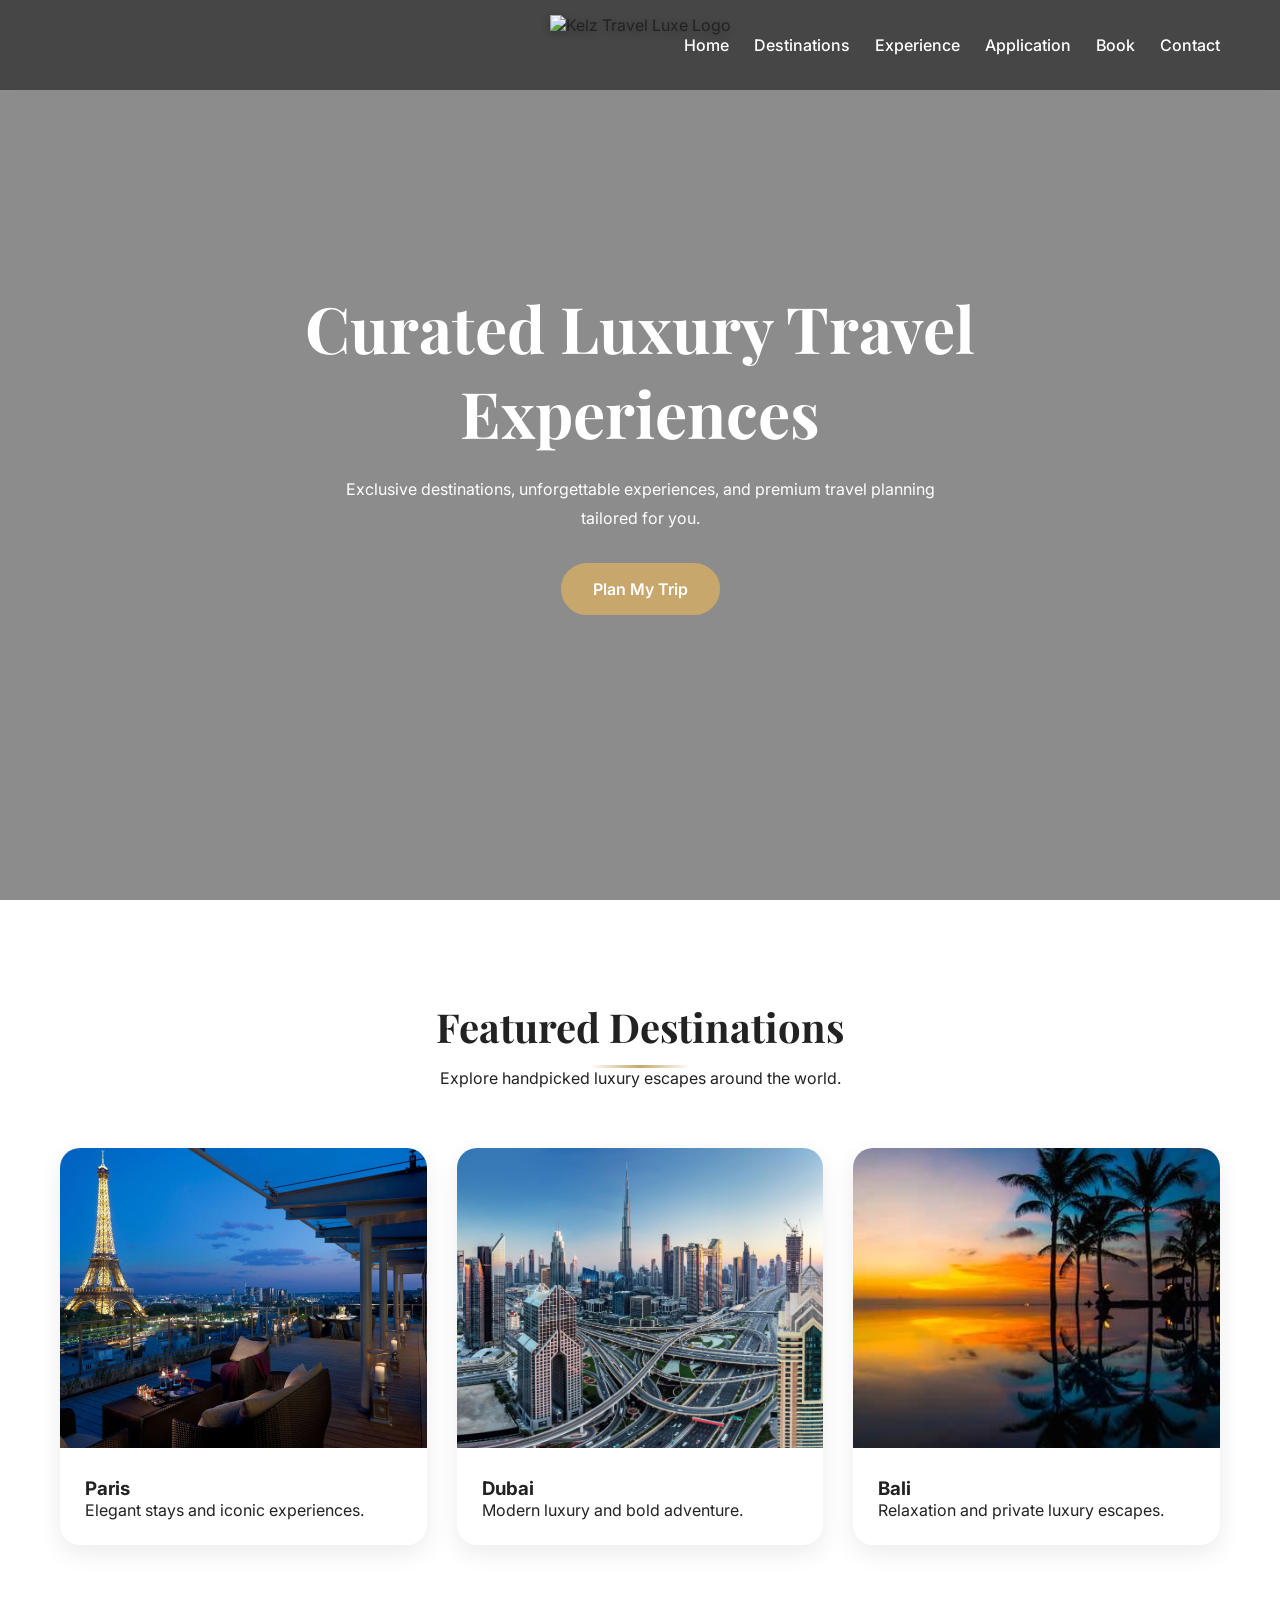
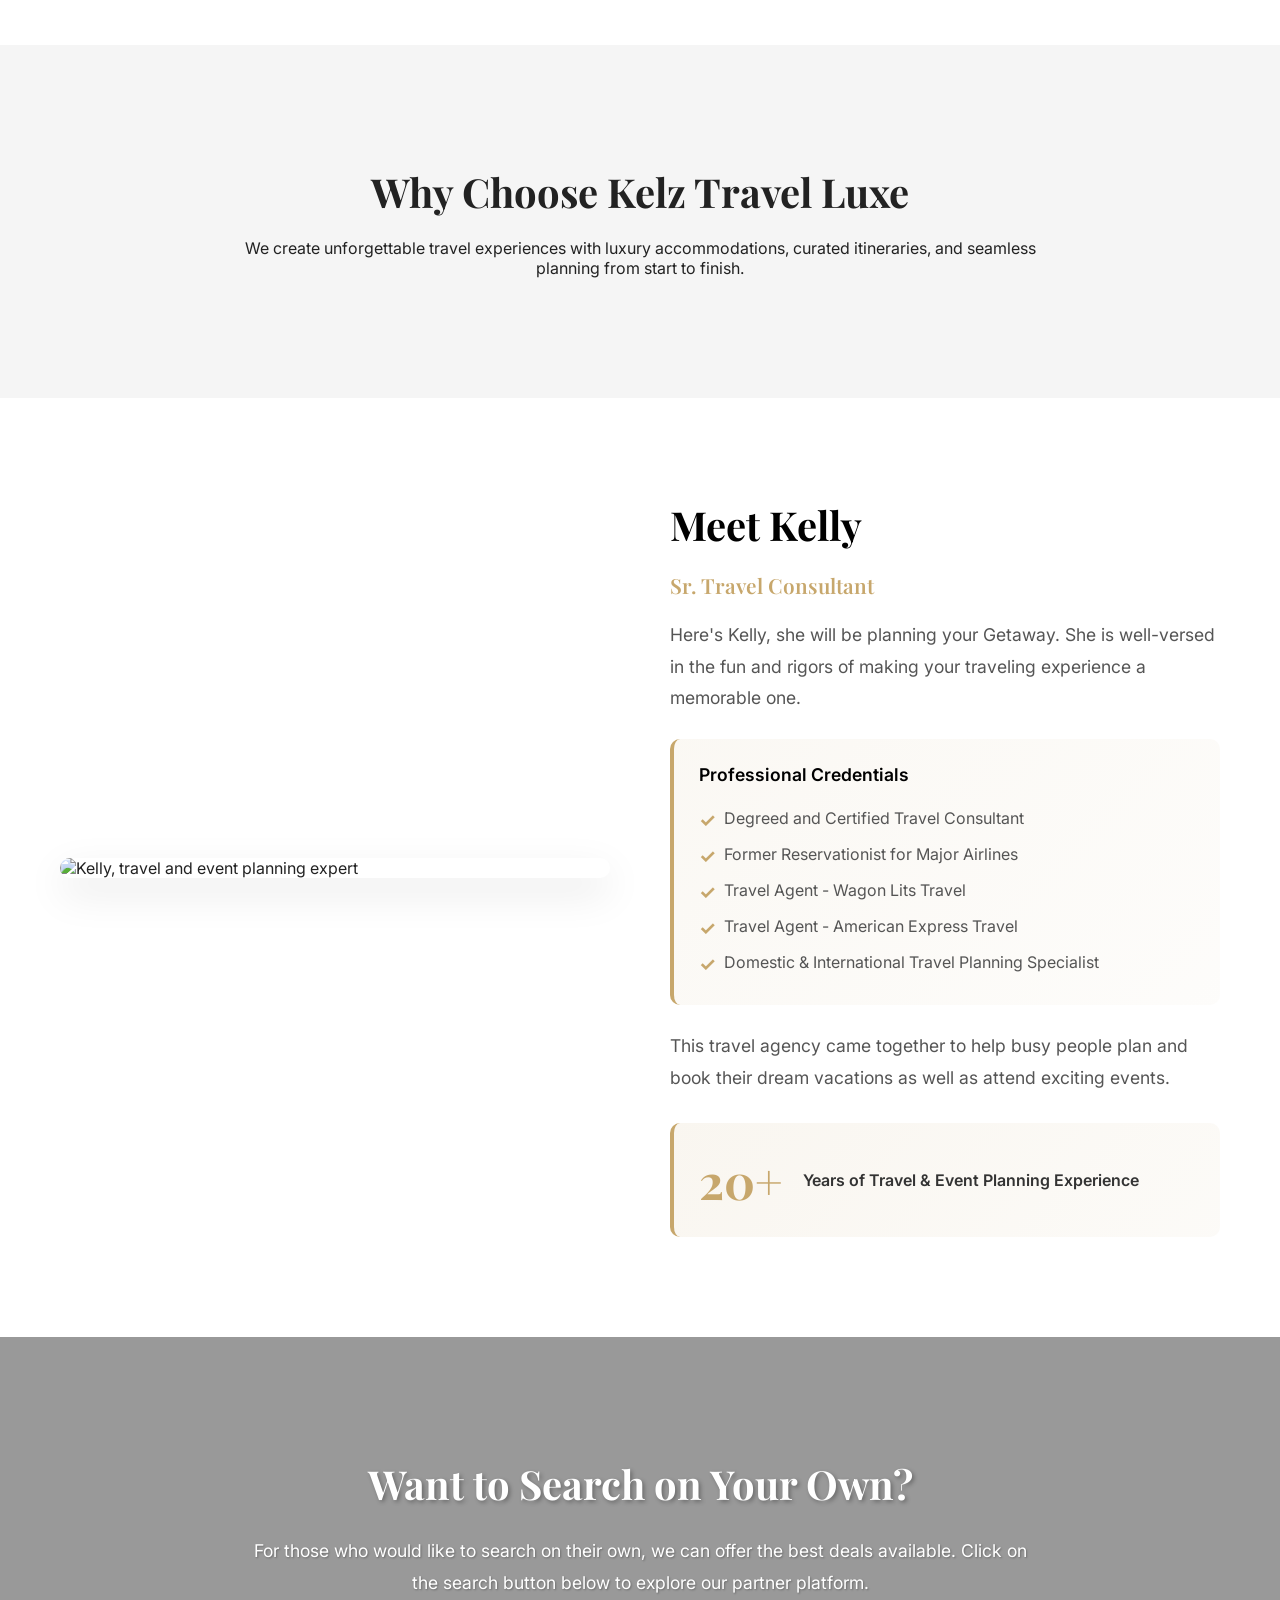
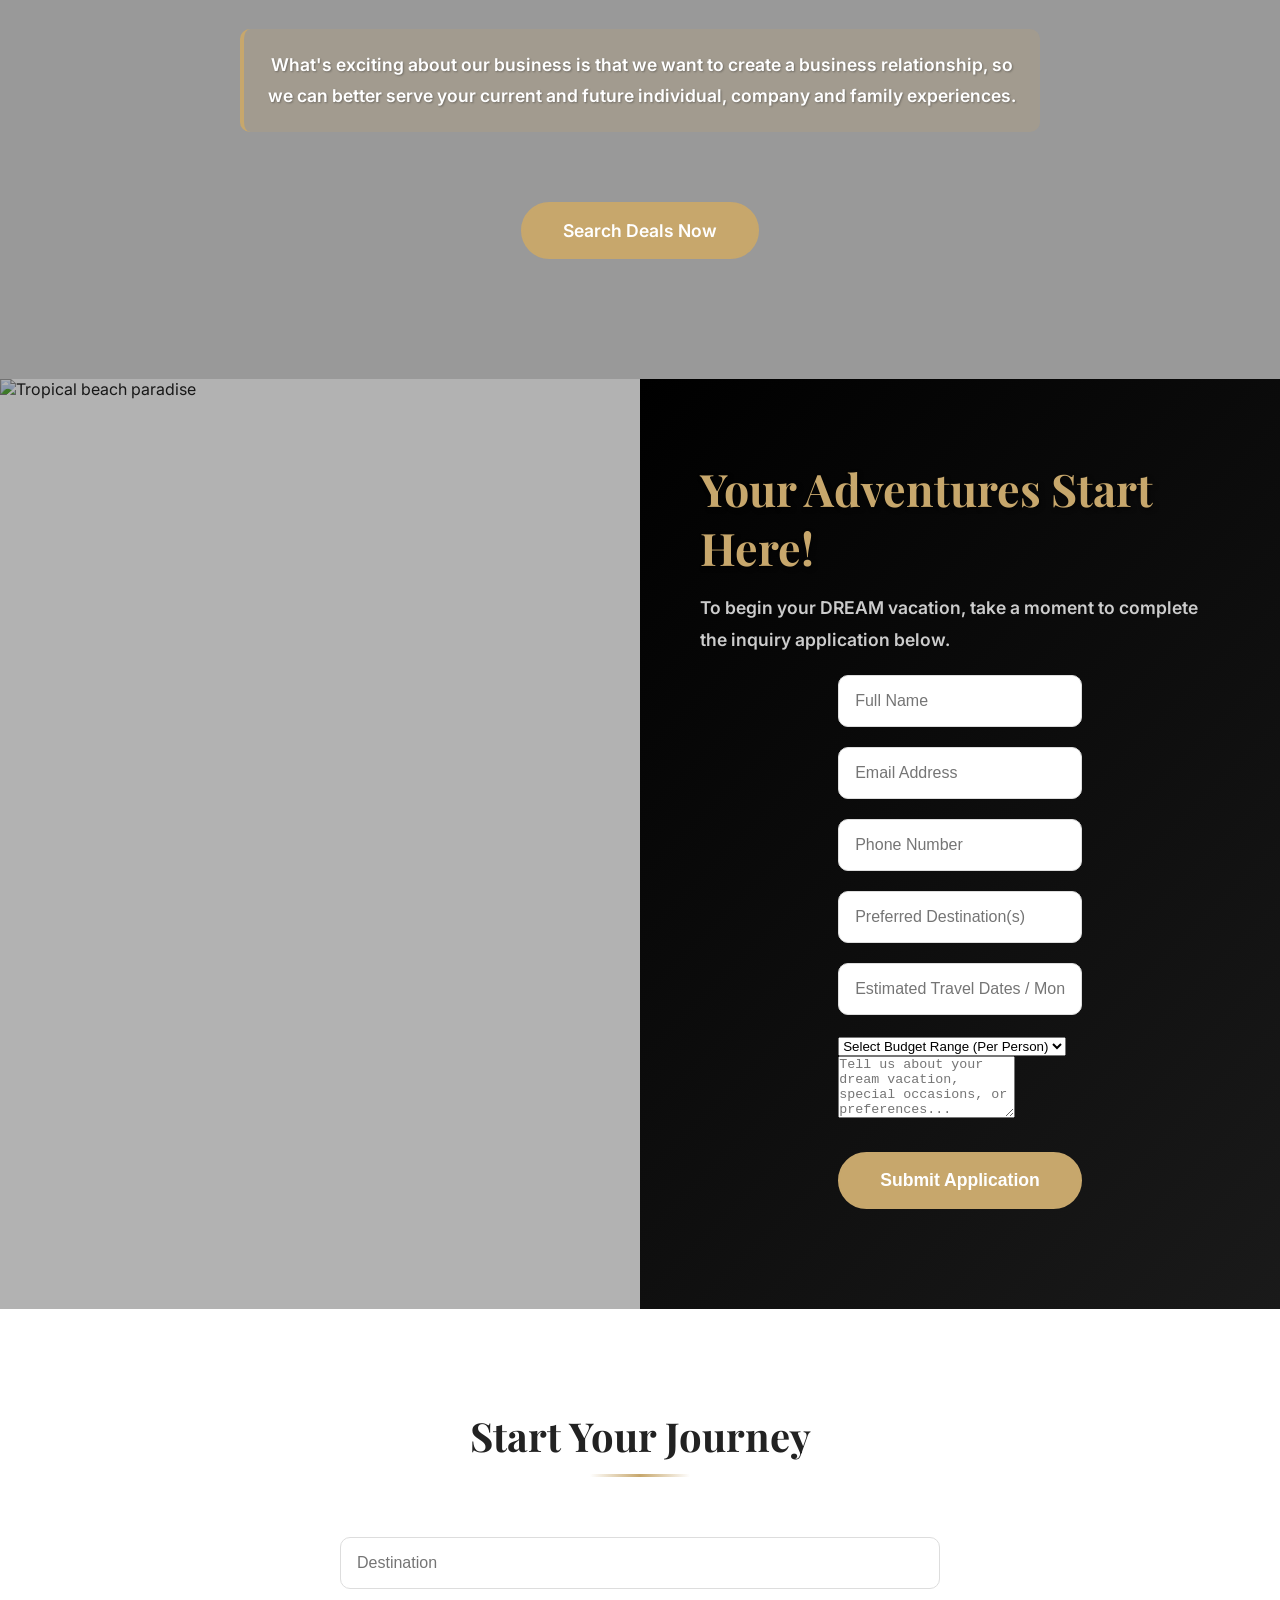
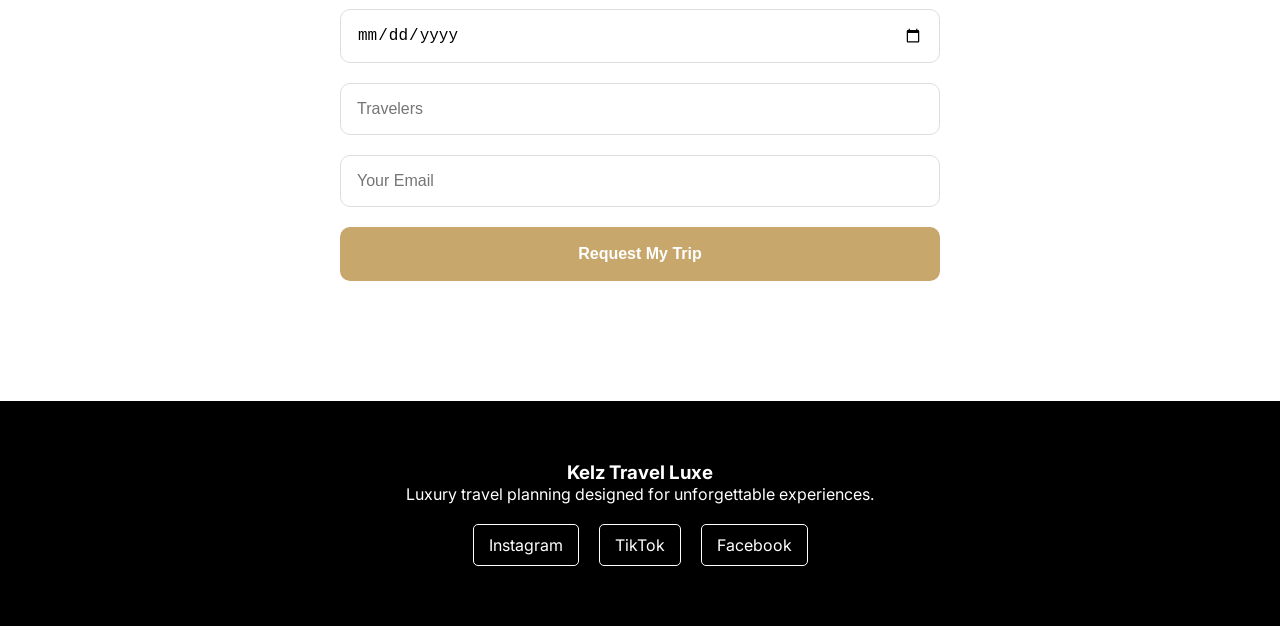
==== commit 14c552fe: "Add files via upload" ====
--- a/index.html
+++ b/index.html
@@ -6,13 +6,11 @@
 
   <title>Kelz Travel Luxe</title>
 
-  <!-- SEO -->
   <meta
     name="description"
     content="Luxury travel experiences, curated vacations, and unforgettable destinations with Kelz Travel Luxe."
   />
 
-  <!-- Google Fonts -->
   <link rel="preconnect" href="https://fonts.googleapis.com">
   <link rel="preconnect" href="https://fonts.gstatic.com" crossorigin>
 
@@ -21,13 +19,11 @@
     rel="stylesheet"
   />
 
-  <!-- CSS -->
   <link rel="stylesheet" href="style.css" />
 </head>
 
 <body>
 
-  <!-- NAVIGATION -->
   <header class="navbar">
 
     <div class="logo">
@@ -44,13 +40,13 @@
       <a href="#home">Home</a>
       <a href="#destinations">Destinations</a>
       <a href="#experience">Experience</a>
+      <a href="#dream-form">Application</a>
       <a href="#booking">Book</a>
       <a href="#contact">Contact</a>
     </nav>
 
   </header>
 
-  <!-- HERO SECTION -->
   <section id="home" class="hero">
 
     <div class="overlay"></div>
@@ -81,7 +77,6 @@
 
   </section>
 
-  <!-- DESTINATIONS -->
   <section id="destinations" class="section">
 
     <div class="section-title">
@@ -92,7 +87,7 @@
     <div class="destination-grid">
 
       <div class="card">
-        <img src="images/Paris sunset.jpg" alt="Paris luxury travel destination" loading="lazy">
+        <img src="images/Paris%20sunset.jpg" alt="Paris luxury travel destination" loading="lazy">
         <div class="card-content">
           <h3>Paris</h3>
           <p>Elegant stays and iconic experiences.</p>
@@ -100,7 +95,7 @@
       </div>
 
       <div class="card">
-        <img src="images/Dubai city.jpg" alt="Dubai modern luxury destination" loading="lazy">
+        <img src="images/Dubai%20city.jpg" alt="Dubai modern luxury destination" loading="lazy">
         <div class="card-content">
           <h3>Dubai</h3>
           <p>Modern luxury and bold adventure.</p>
@@ -108,7 +103,7 @@
       </div>
 
       <div class="card">
-        <img src="images/Bali sunset.jpg" alt="Bali relaxation and luxury escapes" loading="lazy">
+        <img src="images/Bali%20sunset.jpg" alt="Bali relaxation and luxury escapes" loading="lazy">
         <div class="card-content">
           <h3>Bali</h3>
           <p>Relaxation and private luxury escapes.</p>
@@ -119,7 +114,6 @@
 
   </section>
 
-  <!-- EXPERIENCE -->
   <section id="experience" class="experience-section">
 
     <div class="experience-content">
@@ -138,7 +132,6 @@
 
   </section>
 
-  <!-- ABOUT KELLY -->
   <section id="about-kelly" class="kelly-section">
 
     <div class="kelly-container">
@@ -164,7 +157,7 @@
             <li>Former Reservationist for Major Airlines</li>
             <li>Travel Agent - Wagon Lits Travel</li>
             <li>Travel Agent - American Express Travel</li>
-            <li>Domestic & International Travel Planning Specialist</li>
+            <li>Domestic &amp; International Travel Planning Specialist</li>
           </ul>
         </div>
 
@@ -174,16 +167,15 @@
 
         <div class="experience-badge">
           <span class="years">20+</span>
-          <span class="label">Years of Travel & Event Planning Experience</span>
-        </div>
-
-      </div>
-
-    </div>
-
-  </section>
-
-  <!-- SEARCH SECTION -->
+          <span class="label">Years of Travel &amp; Event Planning Experience</span>
+        </div>
+
+      </div>
+
+    </div>
+
+  </section>
+
   <section id="search" class="search-section">
 
     <div class="search-overlay"></div>
@@ -208,7 +200,6 @@
 
   </section>
 
-  <!-- DREAM VACATION FORM SECTION -->
   <section id="dream-form" class="dream-section">
 
     <div class="dream-overlay"></div>
@@ -222,22 +213,58 @@
       <h2>Your Adventures Start Here!</h2>
 
       <p class="dream-subtitle">
-        To begin your DREAM vacation, take a moment to complete form
-      </p>
-
-      <p>
-        Discover the most amazing destinations and plan your dream vacation today. Click button below to get started!
-      </p>
-
-      <a href="https://docs.google.com/forms/d/e/1FAIpQLSci7xJ03GT8JeHWT7MfGUm43bf2nbZjhE2tmQdkKjmyqxVxKA/viewform" target="_blank" rel="noopener noreferrer" class="btn btn-dream">
-        Start Planning Now
-      </a>
-
-    </div>
-
-  </section>
-
-  <!-- BOOKING -->
+        To begin your DREAM vacation, take a moment to complete the inquiry application below.
+      </p>
+
+      <form action="https://formsubmit.co/your-email@example.com" method="POST" class="application-form">
+        
+        <input type="hidden" name="_next" value="https://yourwebsite.com/#home">
+        
+        <input type="hidden" name="_subject" value="New Dream Vacation Application - Kelz Travel Luxe">
+
+        <div class="form-group">
+          <input type="text" name="full_name" placeholder="Full Name" required aria-label="Full Name">
+        </div>
+
+        <div class="form-group">
+          <input type="email" name="email" placeholder="Email Address" required aria-label="Email Address">
+        </div>
+
+        <div class="form-group">
+          <input type="tel" name="phone" placeholder="Phone Number" required aria-label="Phone Number">
+        </div>
+
+        <div class="form-group">
+          <input type="text" name="preferred_destination" placeholder="Preferred Destination(s)" required aria-label="Preferred Destination">
+        </div>
+
+        <div class="form-group">
+          <input type="text" name="travel_dates" placeholder="Estimated Travel Dates / Month" required aria-label="Estimated Travel Dates">
+        </div>
+
+        <div class="form-group">
+          <select name="budget_range" required aria-label="Budget Range">
+            <option value="" disabled selected>Select Budget Range (Per Person)</option>
+            <option value="$2,500 - $5,000">$2,500 - $5,000</option>
+            <option value="$5,000 - $10,000">$5,000 - $10,000</option>
+            <option value="$10,000+">$10,000+</option>
+          </select>
+        </div>
+
+        <div class="form-group">
+          <textarea name="vacation_details" rows="4" placeholder="Tell us about your dream vacation, special occasions, or preferences..." aria-label="Vacation Details"></textarea>
+        </div>
+
+        <button type="submit" class="btn btn-dream">
+          Submit Application
+        </button>
+
+      </form>
+
+    </div>
+
+  </section>
+
   <section id="booking" class="section">
 
     <div class="section-title">
@@ -246,13 +273,13 @@
 
     <form id="bookingForm">
 
-      <input type="text" placeholder="Destination" required aria-label="Enter your destination">
-
-      <input type="date" required aria-label="Select travel date">
-
-      <input type="number" placeholder="Travelers" min="1" required aria-label="Number of travelers">
-
-      <input type="email" placeholder="Your Email" required aria-label="Enter your email">
+      <input type="text" name="destination" placeholder="Destination" required aria-label="Enter your destination">
+
+      <input type="date" name="travel_date" required aria-label="Select travel date">
+
+      <input type="number" name="travelers" placeholder="Travelers" min="1" required aria-label="Number of travelers">
+
+      <input type="email" name="email" placeholder="Your Email" required aria-label="Enter your email">
 
       <button type="submit">
         Request My Trip
@@ -262,7 +289,6 @@
 
   </section>
 
-  <!-- FOOTER -->
   <footer id="contact">
 
     <h3>Kelz Travel Luxe</h3>
